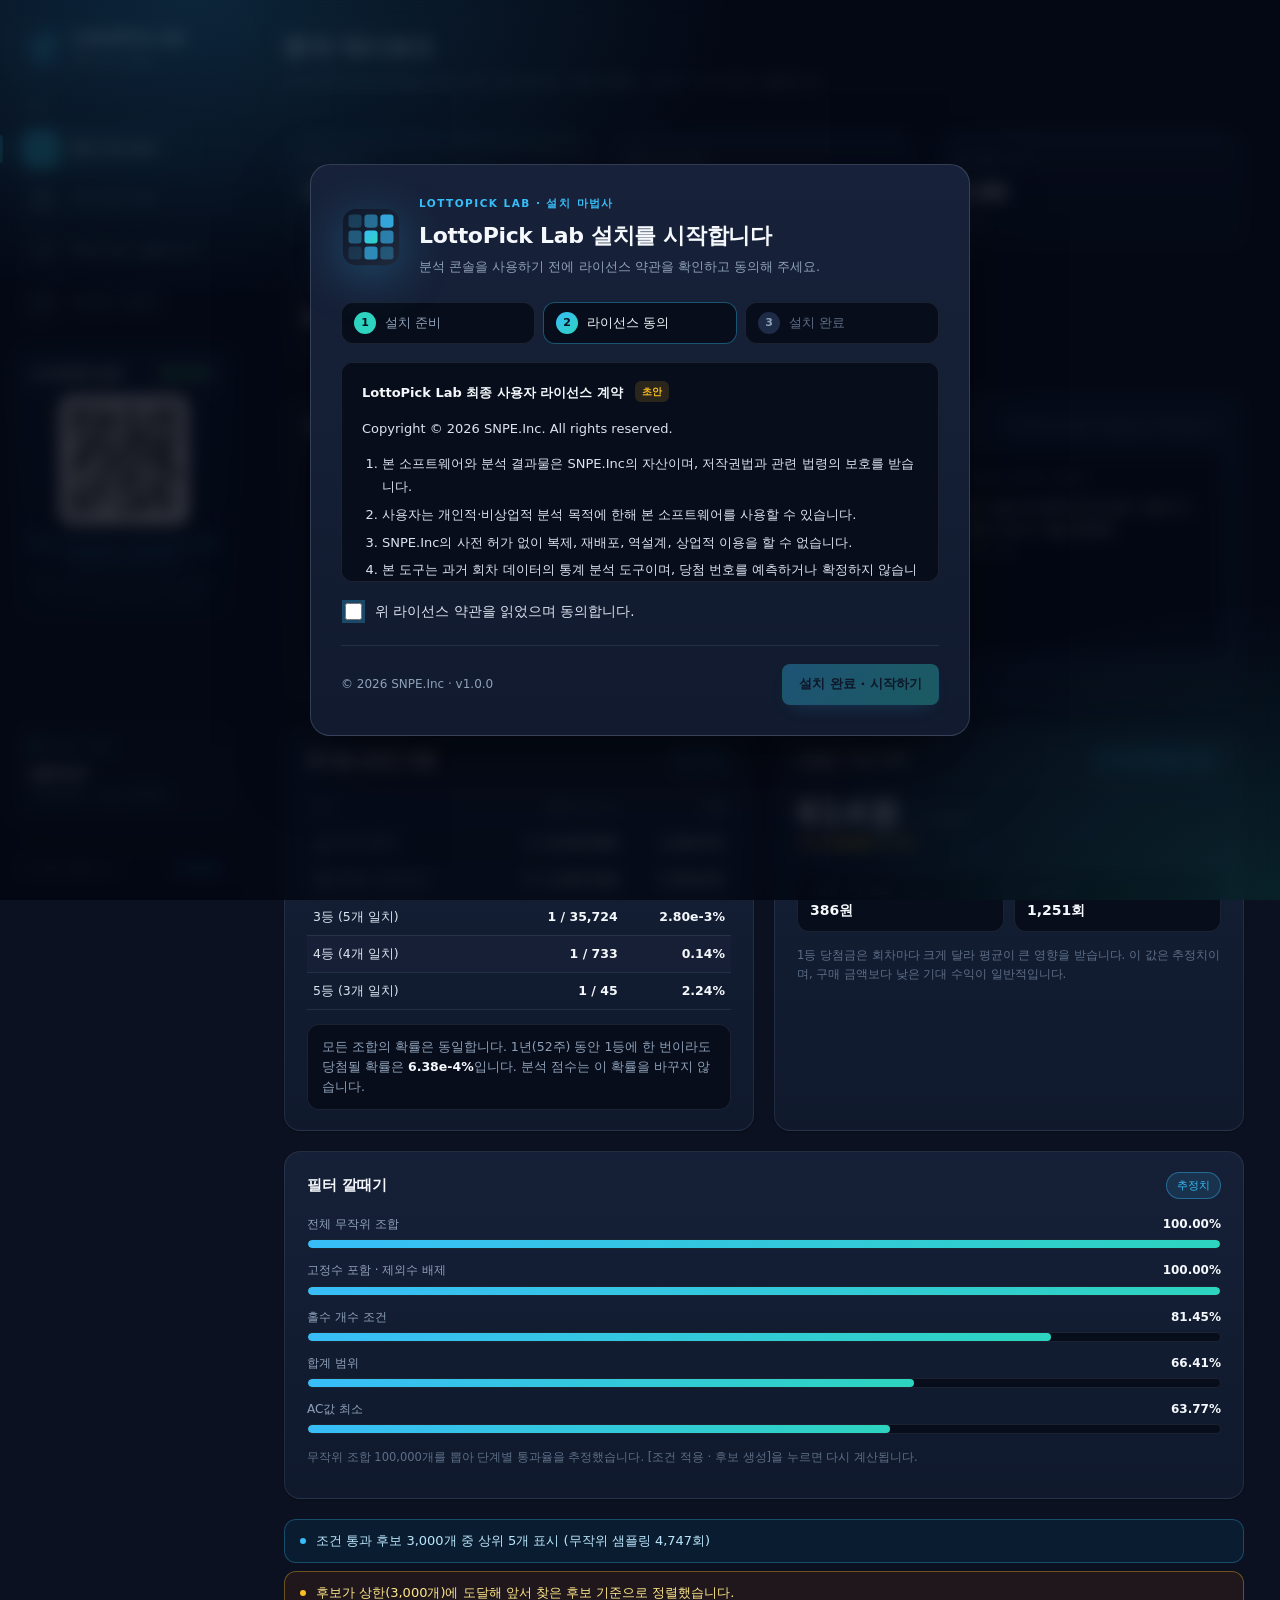
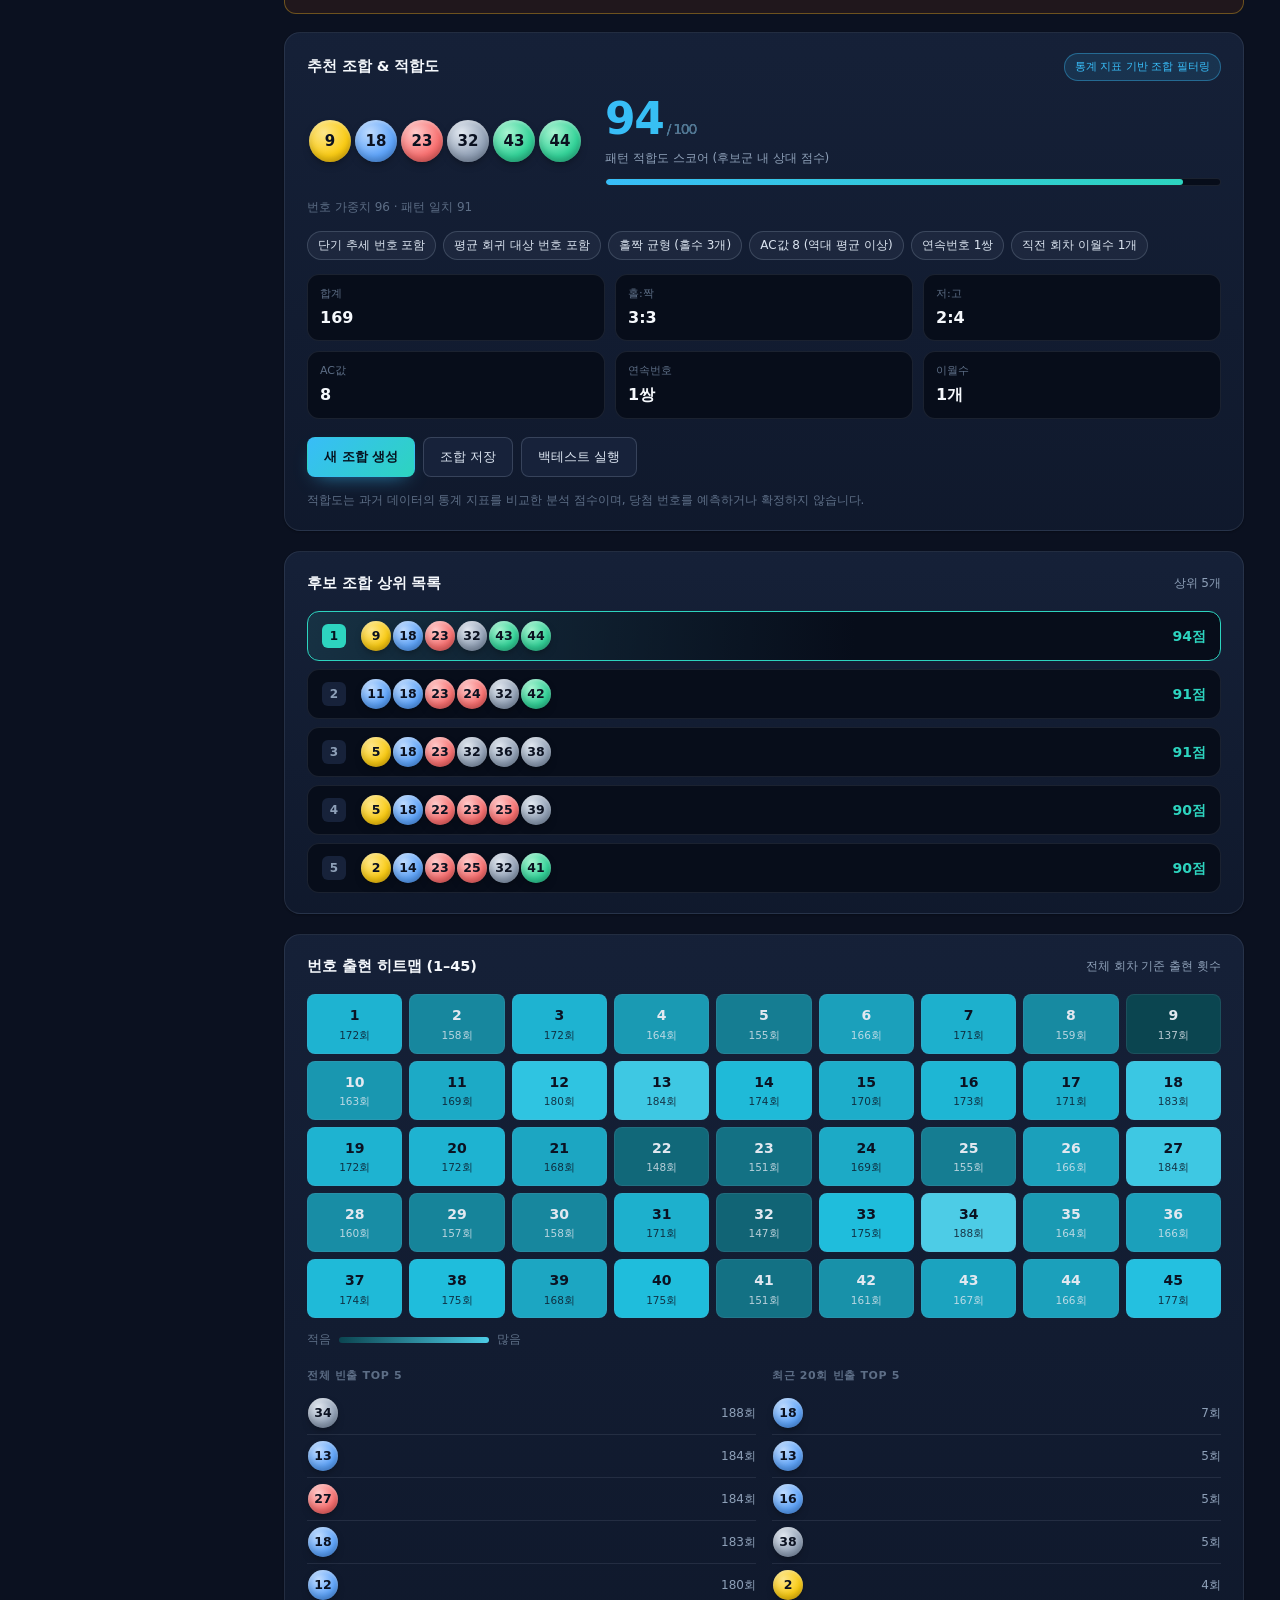
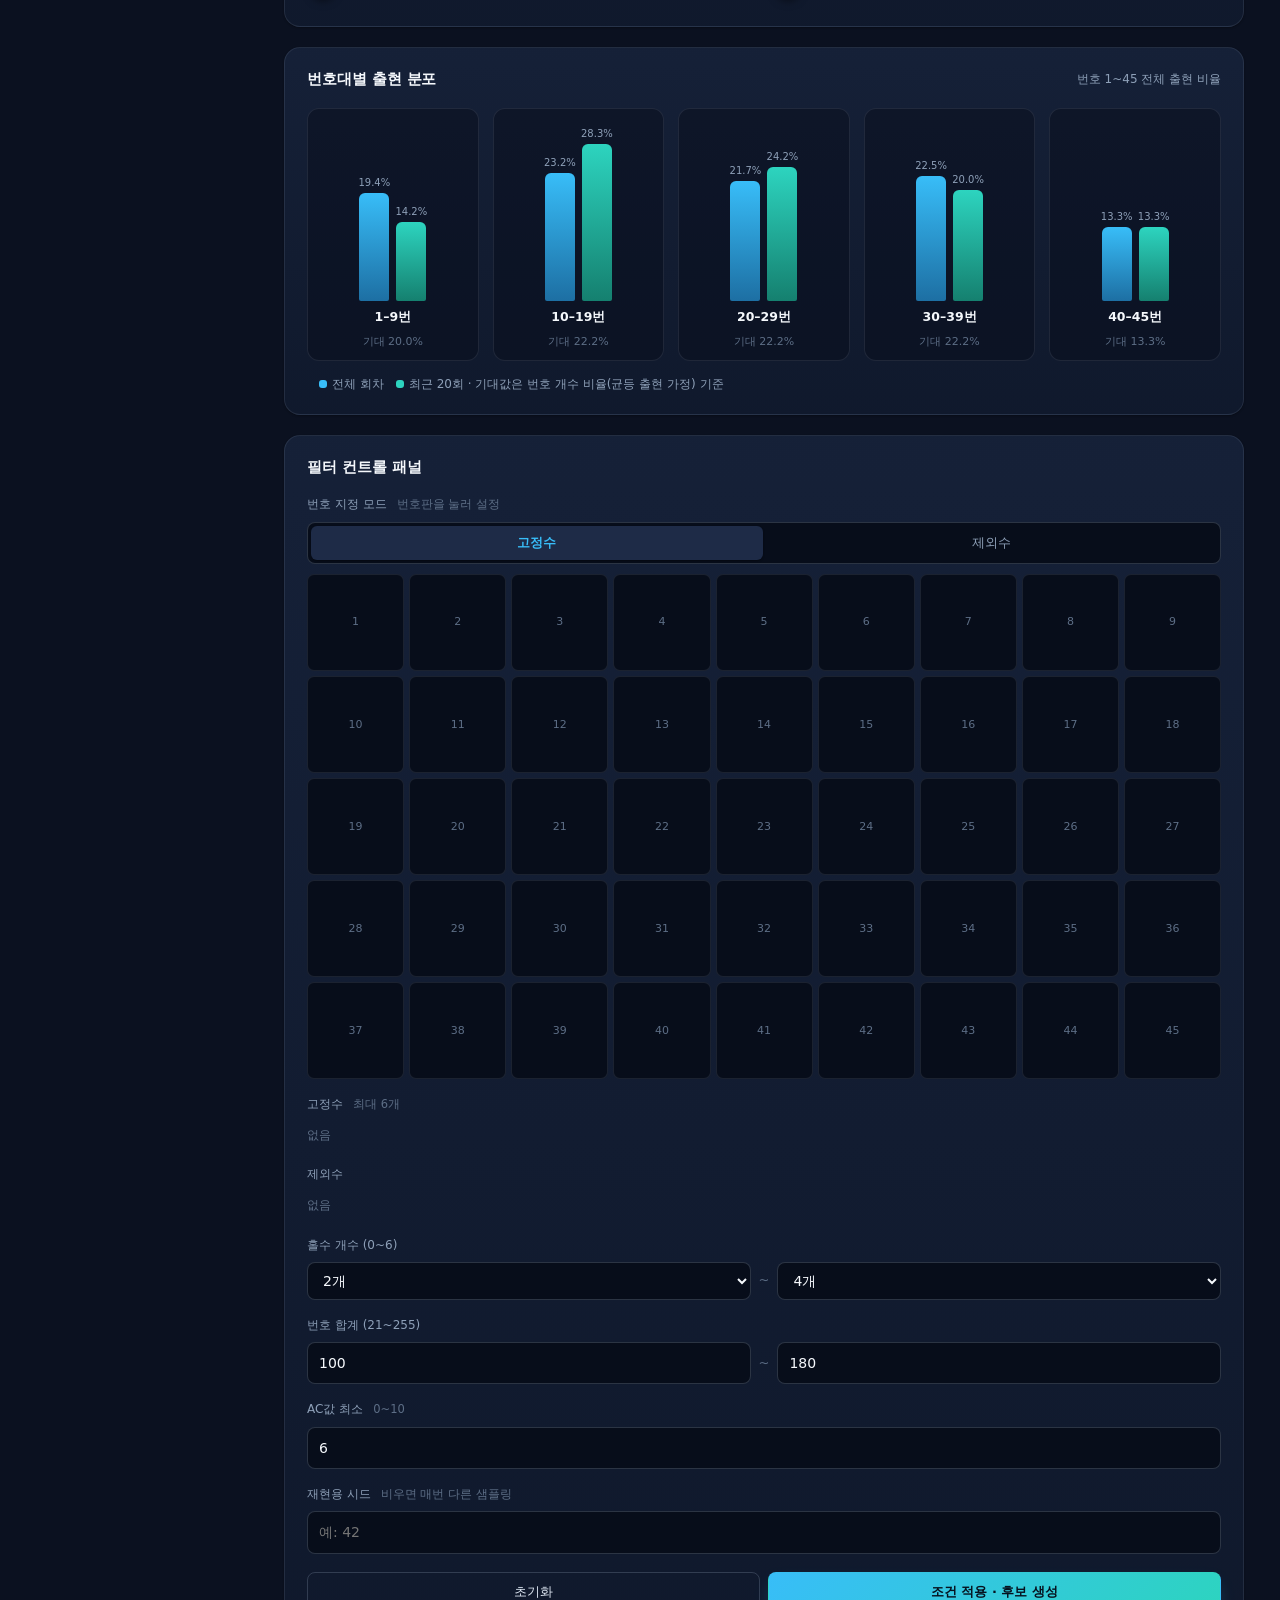
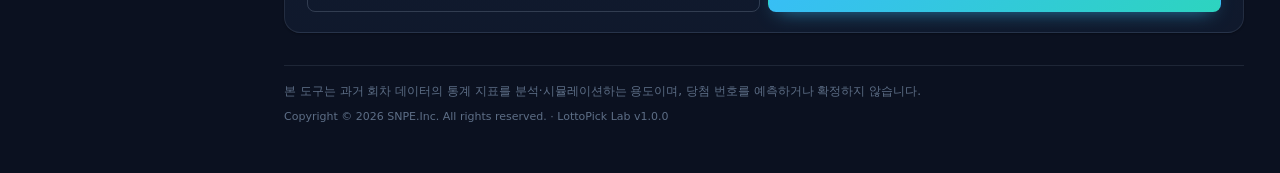
==== index.html @ 8e18fa37 "LottoPick Lab 웹 배포본 (v1.0.0) - 과거 회차 데이터 기반 통계 분석 콘솔 (정적 사이트, 빌드 산출물) - 스마트폰 설치 페이지(install.html), 홈" ====
<!DOCTYPE html>
<html lang="ko">
<head>
  <meta charset="UTF-8" />
  <meta name="viewport" content="width=device-width, initial-scale=1.0" />
  <title>로또 통계 분석 대시보드</title>
  <link rel="icon" type="image/svg+xml" href="assets/icon.svg" />
  <link rel="manifest" href="manifest.webmanifest" />
  <link rel="apple-touch-icon" href="assets/icon-192.png" />
  <meta name="theme-color" content="#0b1120" />
  <meta name="apple-mobile-web-app-capable" content="yes" />
  <meta name="apple-mobile-web-app-title" content="LottoPick" />
  <meta name="application-name" content="LottoPick Lab" />
  <link rel="stylesheet" href="css/style.css" />
</head>
<body>
  <div class="app">

    <!-- 좌측 고정 사이드바 -->
    <aside class="sidebar">
      <div class="brand">
        <img class="brand-logo" src="assets/icon.svg" alt="LottoPick Lab 로고" width="36" height="36" />
        <div>
          <div class="brand-name">LottoPick Lab</div>
          <div class="brand-sub">통계 분석 콘솔</div>
        </div>
      </div>
      <nav class="nav" aria-label="주요 메뉴">
        <div class="nav-section">메뉴</div>
        <button class="nav-btn active" data-view="dashboard">
          <span class="nav-icon" aria-hidden="true">
            <svg viewBox="0 0 24 24"><rect x="3" y="3" width="7" height="9" rx="1.5"/><rect x="14" y="3" width="7" height="5" rx="1.5"/><rect x="14" y="12" width="7" height="9" rx="1.5"/><rect x="3" y="16" width="7" height="5" rx="1.5"/></svg>
          </span>
          <span class="nav-text">분석 대시보드</span>
        </button>
        <button class="nav-btn" data-view="db">
          <span class="nav-icon" aria-hidden="true">
            <svg viewBox="0 0 24 24"><ellipse cx="12" cy="5" rx="8" ry="3"/><path d="M4 5v6c0 1.7 3.6 3 8 3s8-1.3 8-3V5"/><path d="M4 11v6c0 1.7 3.6 3 8 3s8-1.3 8-3v-6"/></svg>
          </span>
          <span class="nav-text">역대 회차 DB</span>
        </button>
        <button class="nav-btn" data-view="simulator">
          <span class="nav-icon" aria-hidden="true">
            <svg viewBox="0 0 24 24"><path d="M3 17l5-5 4 4 8-8"/><path d="M14 8h6v6"/></svg>
          </span>
          <span class="nav-text">백테스팅 시뮬레이터</span>
        </button>
        <button class="nav-btn" data-view="saved">
          <span class="nav-icon" aria-hidden="true">
            <svg viewBox="0 0 24 24"><path d="M6 3h12v18l-6-4-6 4z"/></svg>
          </span>
          <span class="nav-text">저장된 조합함</span>
          <span class="nav-count" id="nav-saved-count" hidden>0</span>
        </button>
      </nav>
      <!-- 스마트폰 설치용 QR 코드 -->
      <div class="qr-card" id="qr-card">
        <div class="qr-head">
          <span class="qr-title">스마트폰에 설치</span>
          <span class="qr-badge" id="qr-status">준비 중</span>
        </div>
        <div class="qr-body">
          <div class="qr-box" id="qr-box" role="img" aria-label="접속 QR 코드"></div>
          <div class="qr-info">
            <div class="qr-url" id="qr-url">주소 확인 중…</div>
            <p class="qr-guide" id="qr-guide">스마트폰 카메라로 QR을 스캔하세요.</p>
            <button class="btn small primary" data-action="install-app" id="install-btn" hidden>홈 화면에 설치</button>
          </div>
        </div>
      </div>

      <div class="sidebar-foot" id="sidebar-foot">
        <div class="foot-head"><span class="status-dot" aria-hidden="true"></span><span class="foot-label">데이터 상태</span></div>
        <div id="data-status" class="foot-value">확인 중…</div>
      </div>
      <div class="license-mark">
        <span>© 2026 SNPE.Inc</span>
        <button class="link-btn" data-action="open-license">라이선스</button>
      </div>
    </aside>

    <!-- 메인 영역 -->
    <main class="main">
      <header class="page-head">
        <div>
          <h1 id="page-title">분석 대시보드</h1>
          <p class="page-desc">과거 회차 데이터의 통계 지표 기반 조합 필터링 · 패턴 적합도 스코어 · 과거 회차 시뮬레이션</p>
        </div>
      </header>

      <div id="global-messages" class="messages"></div>

      <!-- ===== 분석 대시보드 ===== -->
      <section data-view-panel="dashboard">
        <div id="stat-tiles" class="stat-row"></div>

        <div class="card stat-test-card">
          <div class="card-head">
            <h3>통계 검정 (신뢰도 점검)</h3>
            <span class="muted">무작위 데이터와 구별되는지 확인합니다</span>
          </div>
          <div class="test-grid">
            <div class="test-item">
              <div class="stat-label">번호 출현 균등성 (카이제곱)</div>
              <div id="test-chi" class="test-value">계산 중…</div>
            </div>
            <div class="test-item">
              <div class="stat-label">과거 신호 검증 (워크포워드)</div>
              <div id="test-wf" class="test-value">버튼을 눌러 실행</div>
              <button class="btn small" data-action="run-wf">워크포워드 검증 실행</button>
              <div id="test-pipeline" class="test-value muted">추천 파이프라인 검증: 버튼을 눌러 실행</div>
              <button class="btn small" data-action="run-pipeline">추천 파이프라인 검증 실행</button>
            </div>
            <div class="test-item">
              <div class="stat-label">선택 조합의 무작위 기준선</div>
              <div id="test-baseline" class="test-value">추천 조합을 선택하세요</div>
            </div>
          </div>
          <p class="note">p-value가 0.05 이상이면 무작위 데이터와 통계적으로 구별되지 않습니다. 이 경우 점수 차이는 우연일 가능성이 큽니다.</p>
        </div>

        <!-- 확률과 기대 수익 -->
        <div class="prob-row">
          <div class="card" id="odds-card"></div>
          <div class="card" id="ev-card"></div>
          <div class="card" id="funnel-card"></div>
        </div>

        <div id="dash-messages" class="messages"></div>

        <div class="layout-main">
          <div class="col">
            <!-- 추천 조합 & 적합도 카드 -->
            <div class="card" id="recommend"></div>

            <!-- 후보 목록 -->
            <div class="card">
              <div class="card-head"><h3>후보 조합 상위 목록</h3><span class="muted" id="cand-meta"></span></div>
              <div id="candidates" class="cand-list"></div>
            </div>

            <!-- 히트맵 -->
            <div class="card">
              <div class="card-head">
                <h3>번호 출현 히트맵 (1–45)</h3>
                <span class="muted">전체 회차 기준 출현 횟수</span>
              </div>
              <div id="heatmap" class="heatmap"></div>
              <div class="legend">
                <span>적음</span><span class="legend-bar"></span><span>많음</span>
              </div>
              <div id="hot-lists" class="hot-lists"></div>
            </div>

            <!-- 번호대 분포 -->
            <div class="card">
              <div class="card-head">
                <h3>번호대별 출현 분포</h3>
                <span class="muted" id="band-meta"></span>
              </div>
              <div id="bands" class="bands"></div>
            </div>
          </div>

          <!-- 필터 컨트롤 패널 -->
          <aside class="col">
            <div class="card filter-panel">
              <div class="card-head"><h3>필터 컨트롤 패널</h3></div>

              <div class="field">
                <label>번호 지정 모드 <span class="hint">번호판을 눌러 설정</span></label>
                <div class="seg">
                  <button data-mode="fixed" class="seg-btn active">고정수</button>
                  <button data-mode="exclude" class="seg-btn">제외수</button>
                </div>
                <div id="picker" class="picker"></div>
              </div>

              <div class="field">
                <label>고정수 <span class="hint">최대 6개</span></label>
                <div id="chips-fixed" class="chips"></div>
              </div>

              <div class="field">
                <label>제외수</label>
                <div id="chips-exclude" class="chips"></div>
              </div>

              <div class="field">
                <label>홀수 개수 (0~6)</label>
                <div class="row2">
                  <select data-filter="oddMin" id="f-odd-min"></select>
                  <span class="tilde">~</span>
                  <select data-filter="oddMax" id="f-odd-max"></select>
                </div>
              </div>

              <div class="field">
                <label>번호 합계 (21~255)</label>
                <div class="row2">
                  <input type="number" data-filter="sumMin" id="f-sum-min" min="21" max="255" />
                  <span class="tilde">~</span>
                  <input type="number" data-filter="sumMax" id="f-sum-max" min="21" max="255" />
                </div>
              </div>

              <div class="field">
                <label>AC값 최소 <span class="hint">0~10</span></label>
                <input type="number" data-filter="minAC" id="f-min-ac" min="0" max="10" />
              </div>

              <div class="field">
                <label>재현용 시드 <span class="hint">비우면 매번 다른 샘플링</span></label>
                <input type="number" id="f-seed" placeholder="예: 42" />
              </div>

              <div class="btn-row">
                <button class="btn ghost" data-action="reset-filter">초기화</button>
                <button class="btn primary" data-action="apply-filter">조건 적용 · 후보 생성</button>
              </div>
            </div>
          </aside>
        </div>
      </section>

      <!-- ===== 역대 회차 DB ===== -->
      <section data-view-panel="db" hidden>
        <div class="card">
          <div class="card-head">
            <h3>역대 회차 DB</h3>
            <input type="search" id="db-search" class="search" placeholder="회차 번호 검색 (예: 120)" />
          </div>
          <div class="field">
            <label>실제 회차 CSV 불러오기 <span class="hint">형식: 회차,번호1,번호2,번호3,번호4,번호5,번호6,보너스 (헤더 행 가능)</span></label>
            <input type="file" id="db-file" accept=".csv,text/csv" />
            <div id="db-import-msg"></div>
          </div>
          <div id="db-table" class="table-wrap"></div>
          <div id="db-pager" class="pager"></div>
        </div>
      </section>

      <!-- ===== 백테스팅 시뮬레이터 ===== -->
      <section data-view-panel="simulator" hidden>
        <div class="card">
          <div class="card-head"><h3>조합 입력</h3><span class="muted">과거 회차에 대입해 일치 개수를 집계합니다</span></div>
          <div class="sim-input">
            <input type="text" id="sim-input" placeholder="예: 3, 12, 19, 27, 33, 41" />
            <button class="btn ghost" data-action="sim-load-current">현재 추천 조합 불러오기</button>
            <button class="btn primary" data-action="sim-run">백테스트 실행</button>
          </div>
        </div>
        <div id="sim-result"></div>
      </section>

      <!-- ===== 저장된 조합함 ===== -->
      <section data-view-panel="saved" hidden>
        <!-- 구매 계획 · 예산 보호 -->
        <div class="card budget-card">
          <div class="card-head">
            <h3>구매 계획 · 예산 보호</h3>
            <span class="muted">구매 전에 기대 손실을 먼저 확인하세요</span>
          </div>
          <div class="budget-grid">
            <div class="field">
              <label>주당 구매 장수</label>
              <input type="number" id="bd-tickets" min="0" max="100" value="5" />
            </div>
            <div class="field">
              <label>기간 (주)</label>
              <input type="number" id="bd-weeks" min="0" max="520" value="4" />
            </div>
            <div class="field">
              <label>예산 (원)</label>
              <input type="number" id="bd-budget" min="0" step="1000" value="20000" />
            </div>
          </div>
          <div id="bd-result"></div>

          <div class="selfcheck">
            <div class="card-head" style="margin-bottom:10px"><h3>자가 점검</h3><span class="muted">해당하는 항목을 체크하세요</span></div>
            <div id="sc-list" class="sc-list"></div>
            <div id="sc-result"></div>
          </div>
        </div>

        <div class="card">
          <div class="card-head">
            <h3>저장된 조합함</h3>
            <button class="btn ghost small" data-action="clear-saved">전체 삭제</button>
          </div>
          <div id="saved-list"></div>
        </div>
      </section>

      <footer class="disclaimer">
        본 도구는 과거 회차 데이터의 통계 지표를 분석·시뮬레이션하는 용도이며, 당첨 번호를 예측하거나 확정하지 않습니다.
        <div class="copyright">Copyright © 2026 SNPE.Inc. All rights reserved. · LottoPick Lab v1.0.0</div>
      </footer>
    </main>
  </div>

  <div id="toast" class="toast" role="status" aria-live="polite"></div>

  <!-- 설치 마법사 (첫 실행 시 표시, 라이선스 동의 후 저장) -->
  <div id="setup" class="setup-overlay" hidden role="dialog" aria-modal="true" aria-labelledby="setup-title">
    <div class="setup-card">
      <header class="setup-head">
        <img class="brand-logo big" src="assets/icon.svg" alt="LottoPick Lab 로고" width="56" height="56" />
        <div>
          <div class="setup-kicker">LottoPick Lab · 설치 마법사</div>
          <h2 id="setup-title">LottoPick Lab 설치를 시작합니다</h2>
          <p class="setup-sub">분석 콘솔을 사용하기 전에 라이선스 약관을 확인하고 동의해 주세요.</p>
        </div>
      </header>

      <ol class="steps">
        <li class="done"><span>1</span>설치 준비</li>
        <li class="active"><span>2</span>라이선스 동의</li>
        <li><span>3</span>설치 완료</li>
      </ol>

      <div class="license-box" tabindex="0">
        <p class="license-title">LottoPick Lab 최종 사용자 라이선스 계약 <span class="draft">초안</span></p>
        <p>Copyright © 2026 SNPE.Inc. All rights reserved.</p>
        <ol>
          <li>본 소프트웨어와 분석 결과물은 SNPE.Inc의 자산이며, 저작권법과 관련 법령의 보호를 받습니다.</li>
          <li>사용자는 개인적·비상업적 분석 목적에 한해 본 소프트웨어를 사용할 수 있습니다.</li>
          <li>SNPE.Inc의 사전 허가 없이 복제, 재배포, 역설계, 상업적 이용을 할 수 없습니다.</li>
          <li>본 도구는 과거 회차 데이터의 통계 분석 도구이며, 당첨 번호를 예측하거나 확정하지 않습니다. 분석 결과의 활용에 따른 판단과 책임은 사용자에게 있습니다.</li>
          <li>데이터는 제3자가 공개한 자료를 기반으로 하며, 그 정확성을 보장하지 않습니다.</li>
          <li>본 약관은 사전 고지 후 변경될 수 있으며, 변경 후 사용을 계속하면 변경된 약관에 동의한 것으로 봅니다.</li>
        </ol>
      </div>

      <label class="agree">
        <input type="checkbox" id="setup-agree" />
        <span>위 라이선스 약관을 읽었으며 동의합니다.</span>
      </label>

      <div class="setup-foot">
        <span class="muted">© 2026 SNPE.Inc · v1.0.0</span>
        <button class="btn primary" id="setup-start" data-action="license-accept" disabled>설치 완료 · 시작하기</button>
      </div>
    </div>
  </div>

  <script src="data/draws.js"></script>
  <script src="js/engine.js"></script>
  <script src="app-config.js"></script>
  <script src="js/vendor/qrcode-generator.js"></script>
  <script src="js/app.js"></script>
</body>
</html>
---- css/style.css ----
/* ==========================================================================
   LottoPick Lab — 디자인 시스템 v2
   다크 슬레이트 데이터 콘솔 · 차분한 대비 · 숫자 가독성 우선
   ========================================================================== */

/* ---------- 1. 디자인 토큰 ---------- */
:root {
  /* 표면 */
  --bg: #0b1120;
  --bg-deep: #070d1a;
  --surface: #111a2e;
  --surface-2: #17223a;
  --surface-3: #1e2b47;
  --line: rgba(148, 163, 184, .14);
  --line-strong: rgba(148, 163, 184, .26);

  /* 글자 */
  --text: #dbe4f0;
  --text-strong: #f5f8fc;
  --muted: #8ea0b8;
  --faint: #5d6e86;

  /* 강조 */
  --accent: #38bdf8;
  --accent-2: #2dd4bf;
  --accent-soft: rgba(56, 189, 248, .12);
  --accent-line: rgba(56, 189, 248, .4);

  /* 상태 */
  --ok: #4ade80;
  --warn: #fbbf24;
  --danger: #f87171;

  /* 형태 */
  --r-sm: 8px;
  --r-md: 12px;
  --r-lg: 16px;
  --shadow-1: 0 1px 2px rgba(0, 0, 0, .3);
  --shadow-2: 0 12px 32px -12px rgba(0, 0, 0, .55);
  --ring: 0 0 0 3px rgba(56, 189, 248, .28);
  --ease: cubic-bezier(.2, .8, .2, 1);
  --sidebar-w: 248px;
}

/* ---------- 2. 기본 ---------- */
* { box-sizing: border-box; }
[hidden] { display: none !important; }

html, body { margin: 0; }
body {
  min-height: 100vh;
  background:
    radial-gradient(1200px 600px at 85% -10%, rgba(56, 189, 248, .08), transparent 60%),
    radial-gradient(900px 500px at -10% 110%, rgba(45, 212, 191, .06), transparent 60%),
    var(--bg);
  color: var(--text);
  font-family: "Pretendard", "Pretendard Variable", "Malgun Gothic", "맑은 고딕", system-ui, -apple-system, sans-serif;
  font-size: 14px;
  line-height: 1.6;
  -webkit-font-smoothing: antialiased;
  font-feature-settings: "tnum" 1;
}
button, input, select { font: inherit; color: inherit; }
::selection { background: rgba(56, 189, 248, .3); }
:focus-visible { outline: none; box-shadow: var(--ring); border-radius: var(--r-sm); }

/* 스크롤바 */
* { scrollbar-width: thin; scrollbar-color: #2a3a57 transparent; }

/* ---------- 3. 레이아웃 ---------- */
.app { display: flex; min-height: 100vh; }

.sidebar {
  position: fixed; top: 0; bottom: 0; left: 0;
  width: var(--sidebar-w);
  background: linear-gradient(180deg, #0a1222, #080e1c);
  border-right: 1px solid var(--line);
  padding: 22px 16px 18px;
  display: flex; flex-direction: column; gap: 26px;
  overflow-y: auto;
  z-index: 10;
}

.main {
  margin-left: var(--sidebar-w);
  flex: 1; min-width: 0;
  padding: 28px 36px 48px;
  max-width: 1600px;
}

.page-head {
  display: flex; align-items: flex-end; justify-content: space-between; gap: 16px;
  margin-bottom: 22px; padding-bottom: 18px;
  border-bottom: 1px solid var(--line);
}
.page-head h1 {
  margin: 0; font-size: 24px; font-weight: 700; letter-spacing: -.01em; color: var(--text-strong);
}
.page-desc { margin: 6px 0 0; color: var(--muted); font-size: 13px; }

.layout-main {
  display: grid;
  grid-template-columns: minmax(0, 1fr) 352px;
  gap: 20px;
  align-items: start;
}
.col { display: flex; flex-direction: column; gap: 20px; min-width: 0; }
.grid-2 { display: grid; grid-template-columns: 1fr 1fr; gap: 20px; }

/* ---------- 4. 사이드바 ---------- */
.sidebar {
  position: fixed; top: 0; bottom: 0; left: 0;
  width: var(--sidebar-w);
  background: linear-gradient(180deg, #0c1528 0%, #080e1c 100%);
  border-right: 1px solid var(--line);
  padding: 22px 14px 18px;
  display: flex; flex-direction: column; gap: 22px;
  overflow-y: auto;
  z-index: 10;
}

.brand { display: flex; align-items: center; gap: 12px; padding: 4px 8px 6px; }
.brand-logo {
  width: 38px; height: 38px; flex-shrink: 0; display: block;
  filter: drop-shadow(0 6px 14px rgba(56, 189, 248, .22));
}
.brand-logo.big { width: 60px; height: 60px; filter: drop-shadow(0 10px 24px rgba(56, 189, 248, .3)); }
.brand-name { font-weight: 700; font-size: 15px; color: var(--text-strong); letter-spacing: -.01em; }
.brand-sub { font-size: 11.5px; color: var(--muted); margin-top: 1px; }

/* 메뉴 */
.nav { display: flex; flex-direction: column; gap: 3px; }
.nav-section {
  font-size: 10.5px; font-weight: 700; letter-spacing: .12em; text-transform: uppercase;
  color: var(--faint); padding: 0 12px 8px;
}
.nav-btn {
  position: relative;
  display: flex; align-items: center; gap: 12px;
  width: 100%;
  text-align: left;
  background: transparent; border: 0;
  color: var(--muted);
  padding: 7px 12px 7px 10px;
  border-radius: 12px;
  cursor: pointer;
  font-size: 13.5px; font-weight: 500;
  transition: background .2s var(--ease), color .2s var(--ease), box-shadow .2s var(--ease);
}
.nav-btn:hover { background: rgba(148, 163, 184, .07); color: var(--text); }
.nav-btn:hover .nav-icon { color: var(--text); border-color: var(--line-strong); }

.nav-icon {
  width: 34px; height: 34px; flex-shrink: 0;
  display: grid; place-items: center;
  border-radius: 10px;
  background: rgba(148, 163, 184, .08);
  border: 1px solid var(--line);
  color: var(--muted);
  transition: all .2s var(--ease);
}
.nav-icon svg {
  width: 17px; height: 17px; fill: none; stroke: currentColor;
  stroke-width: 1.8; stroke-linecap: round; stroke-linejoin: round;
}
.nav-text { flex: 1; min-width: 0; white-space: nowrap; overflow: hidden; text-overflow: ellipsis; }

.nav-count {
  min-width: 22px; height: 20px; padding: 0 7px;
  display: inline-grid; place-items: center;
  border-radius: 999px;
  background: var(--accent-soft); color: var(--accent);
  border: 1px solid var(--accent-line);
  font-size: 11px; font-weight: 700; font-variant-numeric: tabular-nums;
}
.nav-count[hidden] { display: none; }

.nav-btn.active {
  background: linear-gradient(90deg, rgba(56, 189, 248, .16), rgba(56, 189, 248, .02));
  color: var(--text-strong);
  font-weight: 600;
  box-shadow: inset 0 0 0 1px rgba(56, 189, 248, .16);
}
.nav-btn.active::before {
  content: ""; position: absolute; left: -14px; top: 10px; bottom: 10px; width: 3px;
  border-radius: 0 3px 3px 0;
  background: linear-gradient(180deg, var(--accent), var(--accent-2));
}
.nav-btn.active .nav-icon {
  background: linear-gradient(135deg, #38bdf8, #2dd4bf);
  border-color: transparent;
  color: #06121f;
  box-shadow: 0 6px 16px -6px rgba(56, 189, 248, .7);
}
.nav-btn:focus-visible { box-shadow: var(--ring); }

/* QR 설치 카드 */
.qr-card {
  padding: 14px;
  border-radius: 14px;
  background: linear-gradient(180deg, rgba(23, 34, 58, .9), rgba(12, 21, 40, .9));
  border: 1px solid var(--line);
}
.qr-head { display: flex; align-items: center; justify-content: space-between; gap: 8px; margin-bottom: 12px; }
.qr-title { font-size: 12.5px; font-weight: 600; color: var(--text-strong); }
.qr-badge {
  font-size: 10.5px; font-weight: 600; padding: 2px 8px; border-radius: 999px;
  background: rgba(148, 163, 184, .12); color: var(--muted);
}
.qr-badge.ok { background: rgba(74, 222, 128, .14); color: var(--ok); }
.qr-badge.warn { background: rgba(251, 191, 36, .14); color: var(--warn); }
.qr-body { display: flex; flex-direction: column; align-items: center; gap: 12px; }
.qr-box {
  width: 128px; height: 128px; padding: 8px;
  background: #ffffff; border-radius: 12px;
  box-shadow: 0 8px 20px -10px rgba(0, 0, 0, .7);
}
.qr-box svg { display: block; width: 100%; height: 100%; }
.qr-info { width: 100%; display: flex; flex-direction: column; align-items: center; gap: 6px; text-align: center; }
.qr-url {
  font-size: 11.5px; color: var(--accent); font-variant-numeric: tabular-nums;
  word-break: break-all; line-height: 1.4;
}
.qr-guide { margin: 0; font-size: 11px; color: var(--faint); line-height: 1.55; }
#install-btn { margin-top: 4px; width: 100%; }

/* 하단 데이터 상태 */
.sidebar-foot {
  margin-top: auto;
  padding: 14px 16px;
  border-radius: 14px;
  background: rgba(17, 26, 46, .85);
  border: 1px solid var(--line);
  box-shadow: inset 0 1px 0 rgba(255, 255, 255, .03);
}
.foot-head { display: flex; align-items: center; gap: 8px; }
.status-dot {
  width: 7px; height: 7px; border-radius: 50%; flex-shrink: 0;
  background: var(--ok);
  box-shadow: 0 0 0 3px rgba(74, 222, 128, .16);
}
.sidebar-foot.is-sample .status-dot { background: var(--warn); box-shadow: 0 0 0 3px rgba(251, 191, 36, .16); }
.foot-label {
  font-size: 10.5px; color: var(--faint);
  text-transform: uppercase; letter-spacing: .1em; font-weight: 700;
}
.foot-value { margin-top: 8px; display: flex; flex-direction: column; gap: 2px; }
.foot-value b { font-size: 13.5px; font-weight: 600; color: var(--text-strong); }
.foot-value span { font-size: 12px; color: var(--muted); font-variant-numeric: tabular-nums; }

.license-mark {
  margin-top: 14px; padding: 0 6px;
  display: flex; align-items: center; justify-content: space-between; gap: 8px;
  font-size: 11px; color: var(--faint);
}
.link-btn {
  background: none; border: 0; padding: 4px 6px; cursor: pointer; border-radius: 6px;
  color: var(--accent); font-size: 11px; font-weight: 600;
  transition: background .15s var(--ease);
}
.link-btn:hover { background: var(--accent-soft); }

/* ---------- 5. 카드 ---------- */
.card {
  position: relative;
  background: linear-gradient(180deg, rgba(23, 34, 58, .92), rgba(17, 26, 46, .92));
  border: 1px solid var(--line);
  border-radius: var(--r-lg);
  padding: 20px 22px;
  box-shadow: var(--shadow-1);
}
.card-head {
  display: flex; align-items: center; justify-content: space-between;
  gap: 12px; margin-bottom: 16px; flex-wrap: wrap;
}
.card h3 {
  margin: 0; font-size: 14.5px; font-weight: 600; color: var(--text-strong); letter-spacing: -.005em;
}
.muted { color: var(--muted); font-size: 12px; }
.hint { color: var(--faint); font-weight: 400; font-size: 11.5px; margin-left: 6px; }
.note { color: var(--faint); font-size: 12px; margin: 14px 0 0; line-height: 1.55; }

.badge {
  display: inline-flex; align-items: center; gap: 6px;
  font-size: 11px; font-weight: 500;
  padding: 4px 10px; border-radius: 999px;
  background: var(--accent-soft); color: var(--accent);
  border: 1px solid var(--accent-line);
}

/* ---------- 6. 통계 타일 ---------- */
.stat-row {
  display: grid;
  grid-template-columns: repeat(5, minmax(0, 1fr));
  gap: 14px;
  margin-bottom: 20px;
}
.stat-tile {
  position: relative; overflow: hidden;
  background: linear-gradient(180deg, rgba(23, 34, 58, .9), rgba(17, 26, 46, .9));
  border: 1px solid var(--line);
  border-radius: var(--r-lg);
  padding: 16px 18px;
  transition: border-color .2s var(--ease), transform .2s var(--ease);
}
.stat-tile::after {
  content: ""; position: absolute; left: 18px; right: 18px; top: 0; height: 2px;
  background: linear-gradient(90deg, var(--accent), var(--accent-2));
  opacity: .55; border-radius: 0 0 2px 2px;
}
.stat-tile:hover { border-color: var(--line-strong); }
.stat-label { color: var(--muted); font-size: 11.5px; font-weight: 500; }
.stat-value {
  font-size: 23px; font-weight: 700; color: var(--text-strong);
  margin-top: 4px; letter-spacing: -.02em;
}
.stat-sub { color: var(--faint); font-size: 11px; margin-top: 2px; }

/* ---------- 7. 번호 공 (로또 색상 체계) ---------- */
.ball {
  display: inline-flex; align-items: center; justify-content: center;
  width: 42px; height: 42px; border-radius: 50%;
  font-weight: 700; font-size: 15px; color: #0b1120;
  margin: 2px;
  box-shadow:
    inset 0 -4px 6px rgba(0, 0, 0, .18),
    inset 0 2px 3px rgba(255, 255, 255, .35),
    0 4px 10px -4px rgba(0, 0, 0, .6);
}
.ball.sm { width: 30px; height: 30px; font-size: 12.5px; margin: 1px; }
.ball-y { background: radial-gradient(circle at 35% 30%, #fde68a, #facc15 60%, #d9a404); }
.ball-b { background: radial-gradient(circle at 35% 30%, #bfdbfe, #60a5fa 60%, #3b7fd6); }
.ball-r { background: radial-gradient(circle at 35% 30%, #fecaca, #f87171 60%, #d24a4a); }
.ball-g { background: radial-gradient(circle at 35% 30%, #e2e8f0, #94a3b8 60%, #6b7d96); }
.ball-k { background: radial-gradient(circle at 35% 30%, #a7f3d0, #34d399 60%, #20a57a); }

/* ---------- 8. 추천 카드 ---------- */
.reco-main { display: flex; gap: 22px; align-items: center; flex-wrap: wrap; }
.balls { display: flex; flex-wrap: wrap; }
.score { flex: 1; min-width: 180px; }
.score-num {
  font-size: 44px; font-weight: 800; line-height: 1; letter-spacing: -.03em;
  background: linear-gradient(90deg, var(--accent), var(--accent-2));
  -webkit-background-clip: text; background-clip: text; color: transparent;
}
.score-num small {
  font-size: 14px; font-weight: 500; color: var(--faint);
  -webkit-text-fill-color: var(--faint);
}
.score-label { color: var(--muted); font-size: 12px; margin: 8px 0 10px; }
.bar {
  height: 8px; background: var(--bg-deep); border-radius: 999px; overflow: hidden;
  border: 1px solid var(--line);
}
.bar > span {
  display: block; height: 100%; border-radius: 999px;
  background: linear-gradient(90deg, var(--accent), var(--accent-2));
  transition: width .6s var(--ease);
}
.sub-scores { color: var(--faint); font-size: 12px; margin-top: 12px; }

.tags { display: flex; flex-wrap: wrap; gap: 7px; margin: 14px 0; }
.tag {
  font-size: 12px; padding: 4px 10px; border-radius: 999px;
  background: rgba(148, 163, 184, .08); border: 1px solid var(--line-strong); color: var(--text);
}

.metric-grid { display: grid; grid-template-columns: repeat(6, minmax(0, 1fr)); gap: 10px; }
.metric {
  background: var(--bg-deep); border: 1px solid var(--line); border-radius: var(--r-md);
  padding: 10px 12px;
}
.metric-label { font-size: 11px; color: var(--faint); font-weight: 500; }
.metric-value { font-size: 16px; font-weight: 700; color: var(--text-strong); margin-top: 2px; }

.actions { display: flex; gap: 8px; flex-wrap: wrap; margin-top: 18px; }

.empty {
  padding: 28px; text-align: center; color: var(--muted);
  border: 1px dashed var(--line-strong); border-radius: var(--r-md);
  background: rgba(7, 13, 26, .4);
}
.empty strong { color: var(--text); display: block; margin-bottom: 4px; font-size: 14px; }

/* ---------- 9. 버튼 ---------- */
.btn {
  display: inline-flex; align-items: center; justify-content: center; gap: 6px;
  border: 1px solid var(--line-strong);
  background: var(--surface-2);
  color: var(--text);
  padding: 9px 16px;
  border-radius: var(--r-sm);
  cursor: pointer;
  font-size: 13px; font-weight: 500;
  transition: background .18s var(--ease), border-color .18s var(--ease), color .18s var(--ease), transform .12s var(--ease), box-shadow .18s var(--ease);
}
.btn:hover:not(:disabled) {
  border-color: var(--accent-line); color: var(--text-strong); background: var(--surface-3);
}
.btn:active:not(:disabled) { transform: translateY(1px); }
.btn:disabled { opacity: .38; cursor: not-allowed; }
.btn.primary {
  background: linear-gradient(135deg, #38bdf8, #2dd4bf);
  border-color: transparent;
  color: #06121f; font-weight: 700;
  box-shadow: 0 8px 20px -10px rgba(56, 189, 248, .7);
}
.btn.primary:hover:not(:disabled) {
  background: linear-gradient(135deg, #5ccbfa, #4fe0cc);
  color: #06121f; box-shadow: 0 10px 24px -10px rgba(56, 189, 248, .85);
}
.btn.ghost { background: transparent; }
.btn.small { padding: 6px 11px; font-size: 12px; border-radius: 7px; }
.btn.danger:hover:not(:disabled) { border-color: rgba(248, 113, 113, .5); color: var(--danger); }
.btn-row { display: flex; gap: 8px; justify-content: flex-end; margin-top: 18px; }
.btn-row .btn { flex: 1; }

/* ---------- 10. 후보 목록 ---------- */
.cand-list { display: flex; flex-direction: column; gap: 8px; }
.cand {
  display: flex; align-items: center; gap: 14px;
  width: 100%; text-align: left; cursor: pointer; color: var(--text);
  background: var(--bg-deep);
  border: 1px solid var(--line); border-radius: var(--r-md);
  padding: 8px 14px;
  transition: border-color .18s var(--ease), background .18s var(--ease), transform .18s var(--ease);
}
.cand:hover { border-color: var(--accent-line); transform: translateX(2px); }
.cand.active {
  border-color: var(--accent-2);
  background: linear-gradient(90deg, rgba(45, 212, 191, .1), var(--bg-deep) 60%);
}
.rank {
  width: 24px; height: 24px; border-radius: 6px;
  display: grid; place-items: center;
  font-size: 12px; font-weight: 700; color: var(--muted);
  background: var(--surface-2);
}
.cand.active .rank { background: var(--accent-2); color: #06121f; }
.cand .balls { flex: 1; }
.cand-score { font-weight: 700; color: var(--accent-2); min-width: 56px; text-align: right; font-size: 14px; }

/* ---------- 11. 필터 패널 ---------- */
.filter-panel { position: sticky; top: 24px; }
.field { margin-bottom: 16px; }
.field > label {
  display: flex; align-items: baseline; gap: 4px;
  font-size: 12px; font-weight: 500; color: var(--muted); margin-bottom: 7px;
}
.field input[type="number"], .field select, .search, .sim-input input, #f-seed {
  width: 100%;
  background: var(--bg-deep);
  border: 1px solid var(--line-strong);
  border-radius: var(--r-sm);
  padding: 9px 11px;
  color: var(--text-strong);
  transition: border-color .15s var(--ease), box-shadow .15s var(--ease);
}
.field input:focus, .field select:focus, .search:focus, .sim-input input:focus, #f-seed:focus {
  outline: none; border-color: var(--accent); box-shadow: var(--ring);
}
.row2 { display: grid; grid-template-columns: 1fr auto 1fr; gap: 8px; align-items: center; }
.tilde { color: var(--faint); font-size: 13px; }

.seg {
  display: flex; background: var(--bg-deep);
  border: 1px solid var(--line-strong); border-radius: var(--r-sm);
  padding: 3px; margin-bottom: 10px; gap: 3px;
}
.seg-btn {
  flex: 1; border: 0; background: transparent; color: var(--muted);
  padding: 7px; border-radius: 6px; cursor: pointer; font-size: 12.5px; font-weight: 500;
  transition: background .18s var(--ease), color .18s var(--ease);
}
.seg-btn:hover { color: var(--text); }
.seg-btn.active {
  background: var(--surface-3); color: var(--accent); font-weight: 600;
  box-shadow: 0 1px 2px rgba(0, 0, 0, .35);
}

.picker { display: grid; grid-template-columns: repeat(9, 1fr); gap: 5px; }
.pk {
  aspect-ratio: 1 / 1; padding: 0; cursor: pointer;
  border: 1px solid var(--line); border-radius: 7px;
  background: var(--bg-deep); color: var(--faint);
  font-size: 11px; font-weight: 500;
  transition: all .15s var(--ease);
}
.pk:hover { color: var(--text-strong); border-color: var(--accent-line); transform: translateY(-1px); }
.pk.fixed {
  background: linear-gradient(135deg, #2dd4bf, #14b8a6); border-color: transparent;
  color: #04201c; font-weight: 700; box-shadow: 0 4px 10px -4px rgba(45, 212, 191, .6);
}
.pk.exclude {
  background: rgba(127, 29, 29, .35); border-color: rgba(248, 113, 113, .35);
  color: #fca5a5; text-decoration: line-through;
}

.chips { display: flex; flex-wrap: wrap; gap: 6px; min-height: 28px; align-items: center; }
.chip {
  display: inline-flex; align-items: center; gap: 2px;
  font-size: 12px; font-weight: 600; padding: 3px 3px 3px 10px; border-radius: 999px;
  background: var(--surface-2); border: 1px solid var(--line-strong);
}
.chip.fixed { border-color: rgba(45, 212, 191, .5); color: var(--accent-2); }
.chip.exclude { border-color: rgba(248, 113, 113, .45); color: #fca5a5; }
.chip button {
  border: 0; background: transparent; color: var(--faint); cursor: pointer;
  width: 20px; height: 20px; border-radius: 50%; font-size: 13px; line-height: 1;
}
.chip button:hover { color: var(--text-strong); background: rgba(148, 163, 184, .15); }
.chips .none { color: var(--faint); font-size: 12px; }

/* ---------- 12. 히트맵 / 차트 ---------- */
.heatmap { display: grid; grid-template-columns: repeat(9, minmax(0, 1fr)); gap: 7px; }
.hm-cell {
  border-radius: var(--r-sm); padding: 9px 4px; text-align: center;
  border: 1px solid rgba(148, 163, 184, .12);
  transition: transform .15s var(--ease);
}
.hm-cell:hover { transform: translateY(-2px); }
.hm-num { font-weight: 700; font-size: 14px; }
.hm-cnt { font-size: 10.5px; opacity: .8; }

.legend {
  display: flex; align-items: center; gap: 8px;
  margin-top: 12px; color: var(--faint); font-size: 11.5px;
}
.legend-bar {
  width: 150px; height: 6px; border-radius: 999px;
  background: linear-gradient(90deg, hsl(190, 75%, 18%), hsl(190, 75%, 60%));
}

.hot-lists { display: grid; grid-template-columns: 1fr 1fr; gap: 16px; margin-top: 18px; }
.hot-title {
  font-size: 11px; color: var(--faint); font-weight: 600;
  text-transform: uppercase; letter-spacing: .06em; margin-bottom: 8px;
}
.hot-item {
  display: flex; align-items: center; justify-content: space-between;
  padding: 5px 0; border-bottom: 1px solid var(--line);
}
.hot-item:last-child { border-bottom: 0; }
.hot-item .count { color: var(--muted); font-size: 12px; font-weight: 500; }

.bands { display: grid; grid-template-columns: repeat(5, minmax(0, 1fr)); gap: 14px; }
.band {
  display: flex; flex-direction: column; align-items: center; gap: 6px;
  padding: 12px 8px 10px; border-radius: var(--r-md);
  background: rgba(7, 13, 26, .45); border: 1px solid var(--line);
}
.band-bars {
  height: 180px; width: 100%;
  display: flex; align-items: flex-end; justify-content: center; gap: 7px;
}
.band-bar {
  width: 22%; max-width: 30px; min-height: 3px;
  border-radius: 6px 6px 2px 2px; position: relative;
  transition: height .6s var(--ease);
}
.band-bar.all { background: linear-gradient(180deg, #38bdf8, #1d6fa3); }
.band-bar.recent { background: linear-gradient(180deg, #2dd4bf, #15806f); }
.band-bar span {
  position: absolute; top: -18px; left: 50%; transform: translateX(-50%);
  font-size: 10px; color: var(--muted); white-space: nowrap; font-weight: 500;
}
.band-label { font-size: 12.5px; color: var(--text-strong); font-weight: 600; }
.band-exp { font-size: 11px; color: var(--faint); }
.legend-dot { display: inline-block; width: 8px; height: 8px; border-radius: 3px; margin: 0 5px 0 12px; }

/* ---------- 13. 테이블 / 페이저 ---------- */
.table-wrap {
  overflow: auto; border-radius: var(--r-md); border: 1px solid var(--line);
  max-height: 68vh;
}
table { width: 100%; border-collapse: separate; border-spacing: 0; font-size: 13px; }
thead th {
  position: sticky; top: 0; z-index: 1;
  background: var(--surface-2); color: var(--muted);
  font-weight: 600; font-size: 11.5px; letter-spacing: .02em;
  padding: 11px 10px; text-align: center; white-space: nowrap;
  border-bottom: 1px solid var(--line-strong);
}
td {
  padding: 9px 10px; text-align: center; white-space: nowrap;
  border-bottom: 1px solid var(--line);
  color: var(--text);
}
tbody tr { transition: background .15s var(--ease); }
tbody tr:nth-child(even) td { background: rgba(148, 163, 184, .025); }
tbody tr:hover td { background: rgba(56, 189, 248, .07); }
td.left, th.left { text-align: left; }
.balls-inline .ball { width: 26px; height: 26px; font-size: 11.5px; margin: 1px; box-shadow: inset 0 -2px 3px rgba(0,0,0,.18), 0 2px 5px -2px rgba(0,0,0,.6); }

input[type="file"] {
  width: 100%; color: var(--muted); font-size: 12.5px; margin-top: 4px;
}
input[type="file"]::file-selector-button {
  margin-right: 12px; padding: 7px 14px; cursor: pointer;
  border: 1px solid var(--line-strong); border-radius: var(--r-sm);
  background: var(--surface-2); color: var(--text); font: inherit; font-weight: 500;
  transition: background .18s var(--ease), border-color .18s var(--ease);
}
input[type="file"]::file-selector-button:hover { background: var(--surface-3); border-color: var(--accent-line); }

.pager {
  display: flex; align-items: center; justify-content: center; gap: 14px;
  margin-top: 16px; color: var(--muted); font-size: 12.5px;
}

/* ---------- 14. 시뮬레이터 ---------- */
.sim-input { display: flex; gap: 10px; flex-wrap: wrap; align-items: center; }
.sim-input input { flex: 1; min-width: 260px; }
.sim-grid { display: grid; grid-template-columns: repeat(4, minmax(0, 1fr)); gap: 14px; margin-bottom: 20px; }
.dist {
  display: flex; align-items: flex-end; gap: 14px; height: 210px; padding-top: 12px;
}
.dist-col {
  flex: 1; height: 100%;
  display: flex; flex-direction: column; align-items: center; justify-content: flex-end; gap: 6px;
}
.dist-bar {
  width: 60%; max-width: 46px; min-height: 3px;
  background: linear-gradient(180deg, var(--accent), var(--accent-2));
  border-radius: 8px 8px 3px 3px;
  transition: height .6s var(--ease);
}
.dist-col b { font-size: 12px; color: var(--text-strong); font-weight: 700; }
.dist-col span { font-size: 11.5px; color: var(--faint); }
.rank-list { display: grid; grid-template-columns: repeat(5, minmax(0, 1fr)); gap: 10px; }
.rank-item {
  background: var(--bg-deep); border: 1px solid var(--line); border-radius: var(--r-md);
  padding: 12px; text-align: center;
}
.rank-item b { display: block; font-size: 19px; color: var(--text-strong); font-weight: 700; }
.rank-item span { font-size: 11.5px; color: var(--muted); }

/* ---------- 15. 알림 ---------- */
.messages:empty { display: none; }
.messages { display: flex; flex-direction: column; gap: 8px; margin-bottom: 18px; }
.alert {
  padding: 11px 15px; border-radius: var(--r-md); font-size: 13px; line-height: 1.5;
  border: 1px solid var(--line-strong); background: var(--surface-2);
  display: flex; gap: 10px; align-items: flex-start;
}
.alert::before {
  content: ""; flex-shrink: 0; width: 6px; height: 6px; border-radius: 50%; margin-top: 7px;
  background: var(--accent);
}
.alert.danger { border-color: rgba(248, 113, 113, .4); background: rgba(127, 29, 29, .22); color: #fecaca; }
.alert.danger::before { background: var(--danger); }
.alert.warn { border-color: rgba(251, 191, 36, .35); background: rgba(120, 53, 15, .2); color: #fde68a; }
.alert.warn::before { background: var(--warn); }
.alert.info { border-color: rgba(56, 189, 248, .3); background: rgba(12, 74, 110, .2); color: #bae6fd; }

/* ---------- 16. 저장된 조합 ---------- */
.saved-item {
  display: flex; gap: 16px; align-items: center; flex-wrap: wrap;
  background: var(--bg-deep); border: 1px solid var(--line); border-radius: var(--r-md);
  padding: 14px 16px; margin-bottom: 10px;
  transition: border-color .18s var(--ease);
}
.saved-item:hover { border-color: var(--line-strong); }
.saved-meta { flex: 1; min-width: 200px; }
.saved-meta .tags { margin: 8px 0 0; }
.saved-item .actions { margin-top: 0; }

/* ---------- 17. 통계 검정 카드 ---------- */
.stat-test-card { margin-bottom: 20px; }
.test-grid { display: grid; grid-template-columns: repeat(3, minmax(0, 1fr)); gap: 14px; }
.test-item {
  background: var(--bg-deep); border: 1px solid var(--line); border-radius: var(--r-md);
  padding: 14px; display: flex; flex-direction: column; gap: 10px;
}
.test-value { font-size: 13.5px; color: var(--text-strong); line-height: 1.6; }
.verdict {
  display: inline-block; font-size: 11px; font-weight: 600;
  padding: 2px 9px; border-radius: 999px; margin-left: 6px; vertical-align: 1px;
}
.verdict.none { background: rgba(148, 163, 184, .12); color: var(--muted); }
.verdict.signal { background: rgba(74, 222, 128, .14); color: var(--ok); }

/* ---------- 17-1. 확률 · 기대 수익 · 예산 ---------- */
.prob-row { display: grid; grid-template-columns: 1.1fr .9fr 1fr; gap: 20px; margin-bottom: 20px; align-items: stretch; }
.prob-row .card { display: flex; flex-direction: column; }
.odds-table { width: 100%; border-collapse: collapse; font-size: 12.5px; }
.odds-table th, .odds-table td { padding: 8px 6px; border-bottom: 1px solid var(--line); text-align: left; white-space: nowrap; }
.odds-table th { color: var(--faint); font-weight: 600; font-size: 11px; }
.odds-table td.num { text-align: right; font-variant-numeric: tabular-nums; color: var(--text-strong); font-weight: 600; }
.odds-foot {
  margin-top: 14px; padding: 12px 14px; border-radius: var(--r-md);
  background: var(--bg-deep); border: 1px solid var(--line); font-size: 12.5px; color: var(--muted);
}
.odds-foot b { color: var(--text-strong); }

.ev-big {
  font-size: 34px; font-weight: 800; letter-spacing: -.02em; color: var(--text-strong);
  line-height: 1.1; margin: 4px 0 2px;
}
.ev-big small { font-size: 14px; color: var(--faint); font-weight: 500; }
.ev-rate { font-size: 13px; color: var(--warn); font-weight: 600; }
.ev-kv { display: grid; grid-template-columns: 1fr 1fr; gap: 10px; margin-top: 16px; }
.ev-kv div { background: var(--bg-deep); border: 1px solid var(--line); border-radius: var(--r-md); padding: 10px 12px; }
.ev-kv span { display: block; font-size: 11px; color: var(--faint); }
.ev-kv b { font-size: 14px; color: var(--text-strong); font-variant-numeric: tabular-nums; }
.ev-note { margin-top: 14px; font-size: 11.5px; color: var(--faint); line-height: 1.6; }

.funnel { display: flex; flex-direction: column; gap: 12px; }
.funnel-row .funnel-label {
  display: flex; justify-content: space-between; font-size: 12px; color: var(--muted); margin-bottom: 5px;
}
.funnel-row .funnel-label b { color: var(--text-strong); font-variant-numeric: tabular-nums; }
.funnel-track { height: 10px; border-radius: 999px; background: var(--bg-deep); border: 1px solid var(--line); overflow: hidden; }
.funnel-fill {
  height: 100%; border-radius: 999px;
  background: linear-gradient(90deg, var(--accent), var(--accent-2));
  transition: width .6s var(--ease);
}
.funnel-foot { margin-top: 14px; font-size: 11.5px; color: var(--faint); line-height: 1.6; }

.budget-card { margin-bottom: 20px; }
.budget-grid { display: grid; grid-template-columns: repeat(3, minmax(0, 1fr)); gap: 14px; }
.budget-result { margin-top: 16px; }
.budget-kv { display: grid; grid-template-columns: repeat(4, minmax(0, 1fr)); gap: 10px; }
.budget-kv div { background: var(--bg-deep); border: 1px solid var(--line); border-radius: var(--r-md); padding: 12px; }
.budget-kv span { display: block; font-size: 11px; color: var(--faint); }
.budget-kv b { font-size: 16px; color: var(--text-strong); font-variant-numeric: tabular-nums; }

.selfcheck {
  margin-top: 22px; padding-top: 20px; border-top: 1px solid var(--line);
}
.sc-list { display: flex; flex-direction: column; gap: 8px; }
.sc-item {
  display: flex; align-items: center; gap: 10px; cursor: pointer;
  padding: 10px 14px; border-radius: var(--r-md);
  background: var(--bg-deep); border: 1px solid var(--line);
  font-size: 13px; color: var(--text);
  transition: border-color .15s var(--ease);
}
.sc-item:hover { border-color: var(--line-strong); }
.sc-item input { width: 16px; height: 16px; accent-color: var(--accent); cursor: pointer; }
.support {
  margin-top: 14px; padding: 14px 16px; border-radius: var(--r-md); font-size: 13px; line-height: 1.7;
  border: 1px solid rgba(251, 191, 36, .35); background: rgba(120, 53, 15, .2); color: #fde68a;
}
.support.strong { border-color: rgba(248, 113, 113, .45); background: rgba(127, 29, 29, .25); color: #fecaca; }
.support b { color: var(--text-strong); }

/* ---------- 18. 면책 / 하단 ---------- */
.disclaimer {
  margin-top: 32px; padding-top: 16px; border-top: 1px solid var(--line);
  color: var(--faint); font-size: 12px; line-height: 1.6;
}
.copyright { margin-top: 6px; font-size: 11px; color: var(--faint); }

.toast {
  position: fixed; right: 24px; bottom: 24px; z-index: 1100;
  background: rgba(23, 34, 58, .96); backdrop-filter: blur(8px);
  border: 1px solid var(--accent-line); color: var(--text-strong);
  padding: 11px 18px; border-radius: var(--r-md);
  box-shadow: var(--shadow-2); font-size: 13px;
  opacity: 0; transform: translateY(10px); transition: opacity .25s var(--ease), transform .25s var(--ease);
  pointer-events: none;
}
.toast.show { opacity: 1; transform: translateY(0); }

/* ---------- 19. 설치 마법사 ---------- */
body.locked { overflow: hidden; }
.setup-overlay {
  position: fixed; inset: 0; z-index: 1000;
  display: flex; align-items: center; justify-content: center; padding: 24px;
  background:
    radial-gradient(900px 500px at 15% 0%, rgba(56, 189, 248, .16), transparent 60%),
    radial-gradient(800px 500px at 100% 100%, rgba(45, 212, 191, .12), transparent 60%),
    rgba(3, 7, 18, .8);
  backdrop-filter: blur(8px);
  animation: fadeIn .35s var(--ease);
}
.setup-card {
  width: min(660px, 100%);
  background: linear-gradient(180deg, #17223a, #111a2e);
  border: 1px solid var(--line-strong);
  border-radius: 20px;
  box-shadow: 0 30px 80px -20px rgba(0, 0, 0, .7);
  padding: 30px;
  animation: rise .45s var(--ease);
}
.setup-head { display: flex; gap: 18px; align-items: center; }
.setup-kicker {
  font-size: 10.5px; letter-spacing: .14em; text-transform: uppercase;
  color: var(--accent); font-weight: 700;
}
.setup-head h2 { margin: 6px 0 4px; font-size: 22px; font-weight: 700; color: var(--text-strong); letter-spacing: -.015em; }
.setup-sub { margin: 0; color: var(--muted); font-size: 13px; }

.steps {
  list-style: none; margin: 24px 0 18px; padding: 0;
  display: grid; grid-template-columns: repeat(3, 1fr); gap: 8px;
}
.steps li {
  display: flex; align-items: center; gap: 9px;
  font-size: 12.5px; color: var(--faint);
  padding: 9px 12px; border-radius: var(--r-md);
  border: 1px solid var(--line); background: var(--bg-deep);
}
.steps li span {
  width: 22px; height: 22px; border-radius: 50%;
  display: grid; place-items: center; font-weight: 700; font-size: 11px;
  background: var(--surface-3); color: var(--muted);
}
.steps li.done { color: var(--muted); }
.steps li.done span { background: var(--accent-2); color: #06121f; }
.steps li.active { border-color: var(--accent-line); color: var(--text-strong); }
.steps li.active span { background: linear-gradient(135deg, #38bdf8, #2dd4bf); color: #06121f; }

.license-box {
  height: 220px; overflow-y: auto;
  background: var(--bg-deep); border: 1px solid var(--line); border-radius: var(--r-md);
  padding: 18px 20px; font-size: 13px; color: var(--text); line-height: 1.75;
}
.license-box:focus { outline: none; border-color: var(--accent-line); box-shadow: var(--ring); }
.license-box ol { margin: 8px 0 0; padding-left: 20px; }
.license-box li { margin-bottom: 5px; }
.license-title { font-weight: 700; color: var(--text-strong); margin: 0 0 4px; }
.draft {
  display: inline-block; margin-left: 8px; font-size: 10px; font-weight: 700;
  padding: 2px 7px; border-radius: 6px; vertical-align: 2px;
  background: rgba(251, 191, 36, .14); color: var(--warn);
}

.agree {
  display: flex; align-items: center; gap: 10px; margin: 18px 0 0;
  cursor: pointer; color: var(--text); font-size: 13.5px;
}
.agree input { width: 17px; height: 17px; accent-color: var(--accent); cursor: pointer; }

.setup-foot {
  display: flex; align-items: center; justify-content: space-between; gap: 12px;
  margin-top: 22px; padding-top: 18px; border-top: 1px solid var(--line);
}
.setup-foot .muted { font-size: 12px; }
.setup-foot .btn.primary:disabled { opacity: .35; }

@keyframes fadeIn { from { opacity: 0; } to { opacity: 1; } }
@keyframes rise { from { opacity: 0; transform: translateY(14px) scale(.985); } to { opacity: 1; transform: none; } }

/* ---------- 20. 모션 감소 설정 존중 ---------- */
@media (prefers-reduced-motion: reduce) {
  *, *::before, *::after {
    animation-duration: .01ms !important;
    transition-duration: .01ms !important;
  }
}

/* ---------- 21. 반응형 ---------- */
@media (max-width: 1280px) {
  .layout-main { grid-template-columns: 1fr; }
  .filter-panel { position: static; }
  .stat-row { grid-template-columns: repeat(3, minmax(0, 1fr)); }
  .metric-grid { grid-template-columns: repeat(3, minmax(0, 1fr)); }
  .prob-row { grid-template-columns: 1fr 1fr; }
  .prob-row #funnel-card { grid-column: 1 / -1; }
}
@media (max-width: 860px) {
  .sidebar {
    position: static; width: auto; bottom: auto;
    flex-direction: column; gap: 16px; padding: 16px;
    border-right: 0; border-bottom: 1px solid var(--line);
  }
  .nav { flex-direction: row; flex-wrap: wrap; gap: 6px; }
  .nav-section { display: none; }
  .nav-btn { width: auto; }
  .nav-btn.active::before { display: none; }
  .sidebar-foot { display: none; }
  .main { margin-left: 0; padding: 18px 16px 40px; }
  .stat-row, .metric-grid, .sim-grid, .rank-list { grid-template-columns: repeat(2, minmax(0, 1fr)); }
  .grid-2, .hot-lists, .test-grid { grid-template-columns: 1fr; }
  .prob-row, .budget-grid, .budget-kv { grid-template-columns: 1fr; }
  .prob-row #funnel-card { grid-column: auto; }
  .bands { grid-template-columns: repeat(2, minmax(0, 1fr)); }
  .steps { grid-template-columns: 1fr; }
}
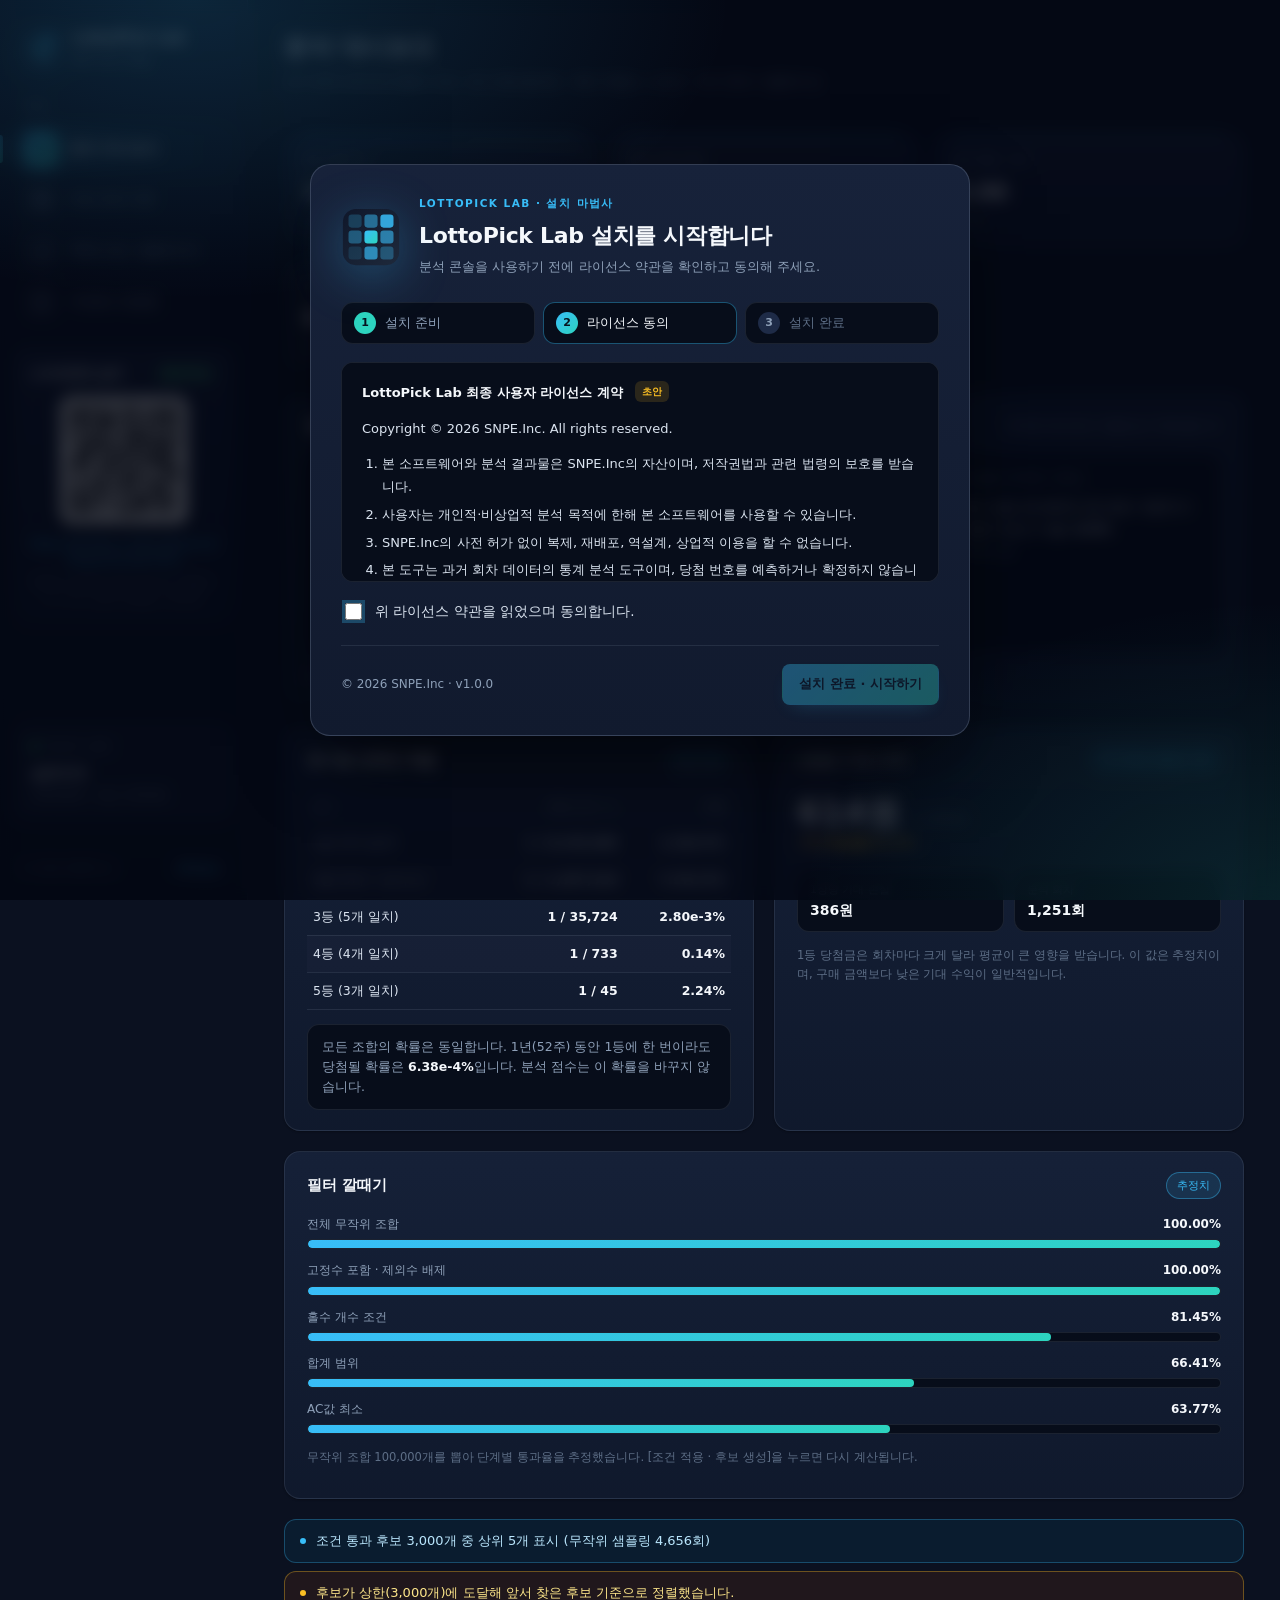
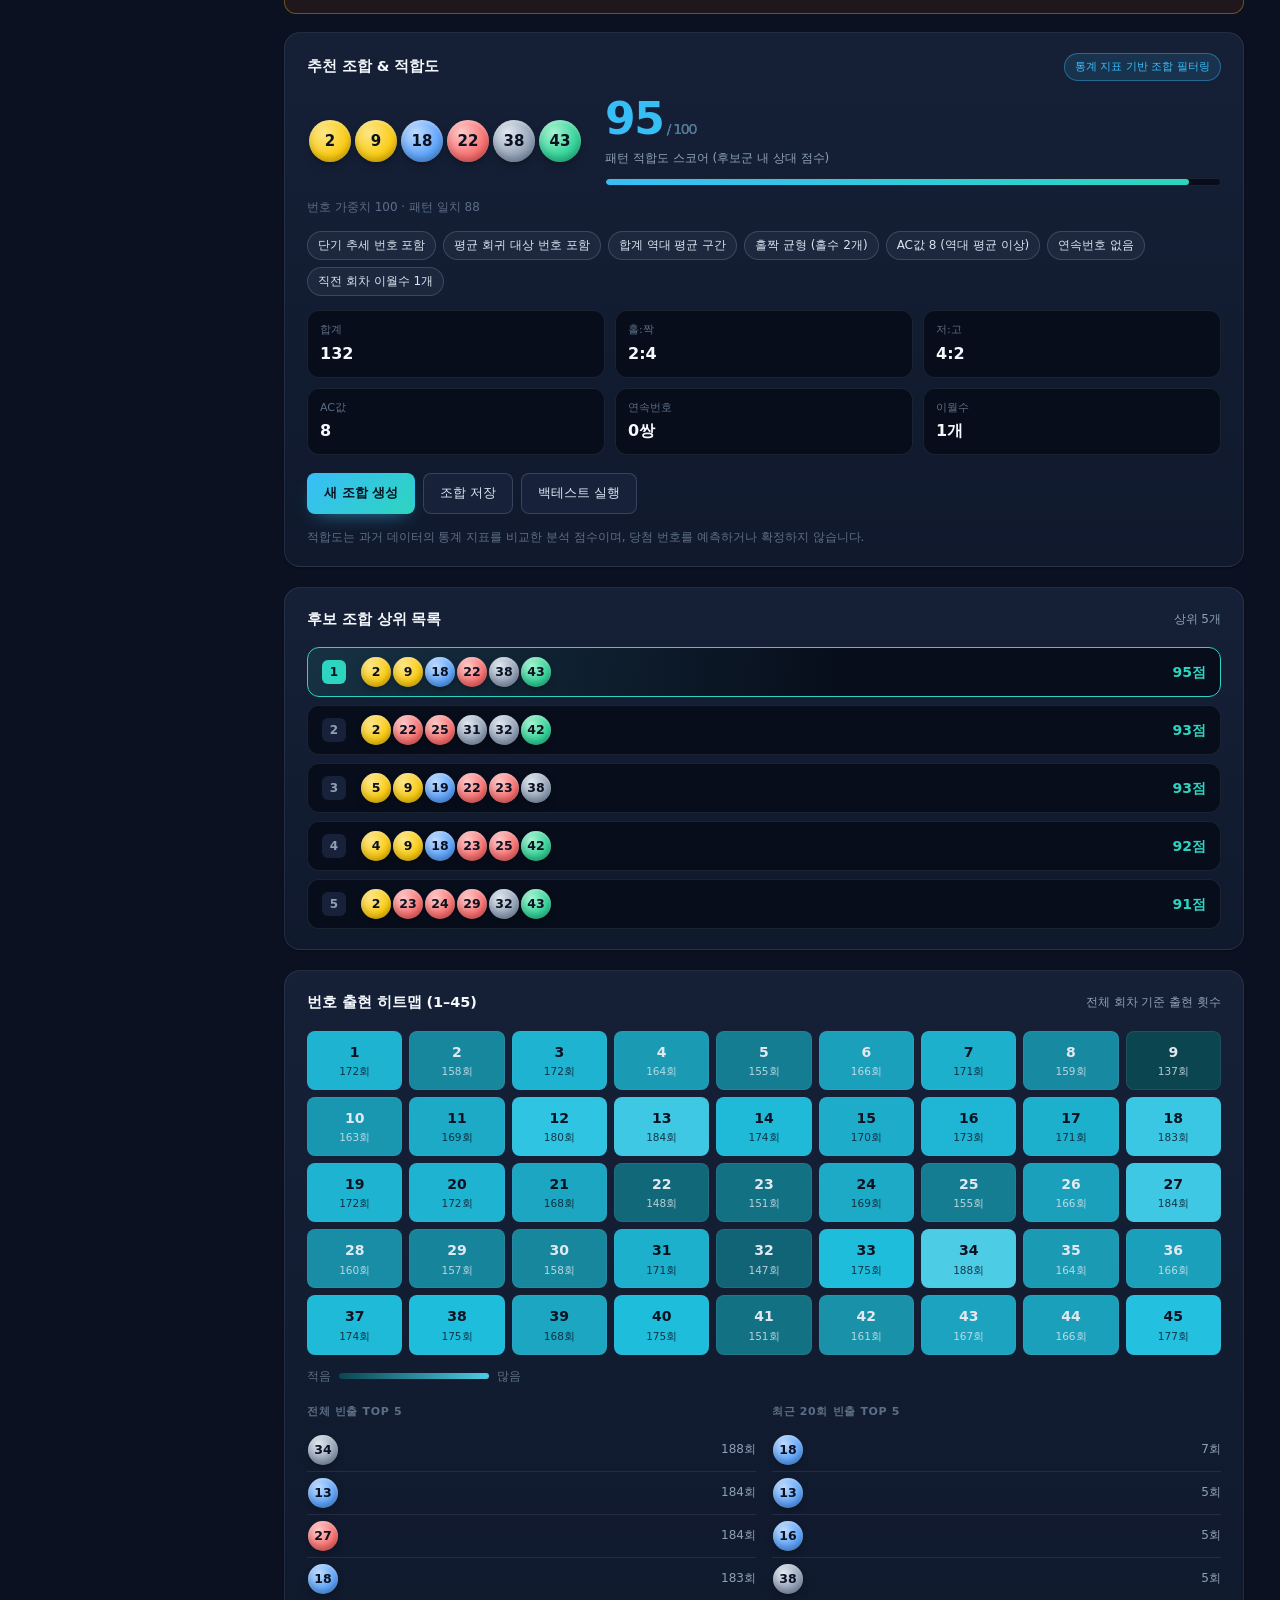
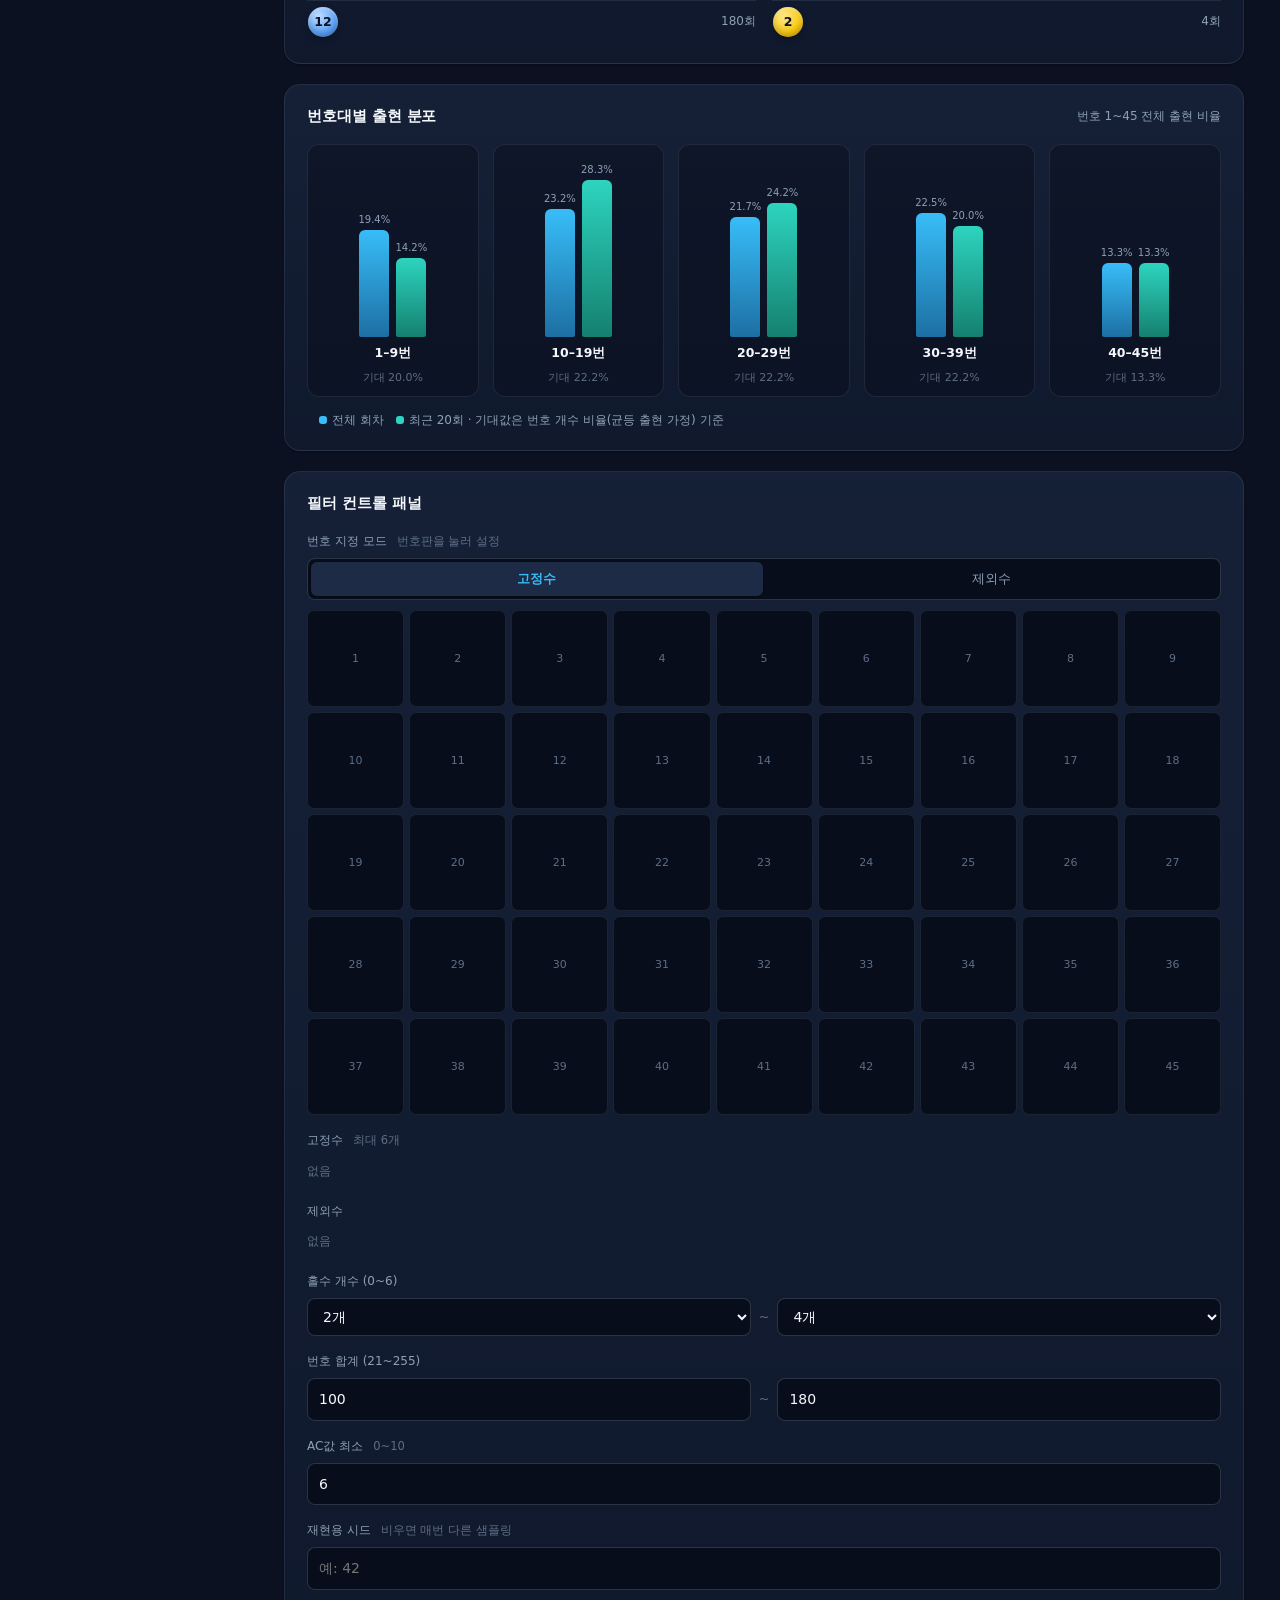
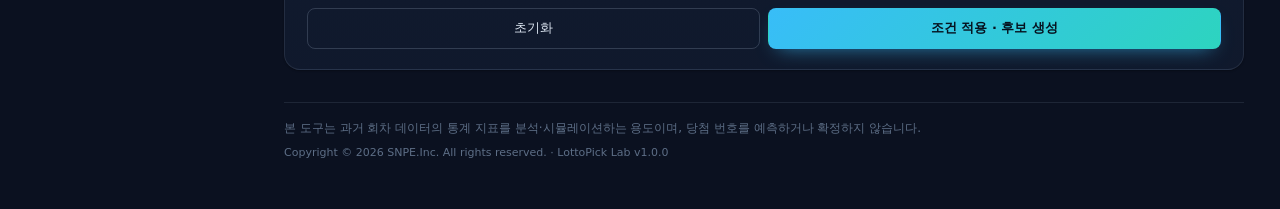
==== commit 5eb9ac7c: "스마트폰 화면 자동 조절 (반응형 레이아웃) - 720px 이하: 사이드 메뉴 → 하단 탭 바, 카드 1열, 통계 타일 2열, 히트맵 5열 - 터치 목표 44px 이상, 입력란 1" ====
--- a/index.html
+++ b/index.html
@@ -2,7 +2,7 @@
 <html lang="ko">
 <head>
   <meta charset="UTF-8" />
-  <meta name="viewport" content="width=device-width, initial-scale=1.0" />
+  <meta name="viewport" content="width=device-width, initial-scale=1.0, viewport-fit=cover" />
   <title>로또 통계 분석 대시보드</title>
   <link rel="icon" type="image/svg+xml" href="assets/icon.svg" />
   <link rel="manifest" href="manifest.webmanifest" />
--- a/css/style.css
+++ b/css/style.css
@@ -880,3 +880,187 @@
   .bands { grid-template-columns: repeat(2, minmax(0, 1fr)); }
   .steps { grid-template-columns: 1fr; }
 }
+
+/* ==========================================================================
+   22. 스마트폰 레이아웃 (720px 이하)
+   · 사이드 메뉴 → 하단 탭 바 (엄지로 누르기 쉬운 크기)
+   · 모든 카드 1열, 통계 타일 2열, 히트맵 5열
+   · 터치 목표 44px 이상, 입력란 16px (iOS 자동 확대 방지)
+   · 노치·홈 바 영역은 safe-area 로 비움
+   ========================================================================== */
+@media (max-width: 720px) {
+  body {
+    font-size: 14px;
+    padding-bottom: calc(78px + env(safe-area-inset-bottom));
+    -webkit-text-size-adjust: 100%;
+  }
+  input, select, textarea { font-size: 16px; }
+
+  /* 하단 탭 바 */
+  .sidebar {
+    position: fixed; top: auto; left: 0; right: 0; bottom: 0;
+    width: 100%; height: auto; z-index: 50;
+    flex-direction: row; gap: 0;
+    padding: 6px 8px calc(6px + env(safe-area-inset-bottom));
+    background: rgba(8, 14, 28, .94);
+    backdrop-filter: blur(16px); -webkit-backdrop-filter: blur(16px);
+    border-top: 1px solid var(--line); border-right: 0;
+    overflow: visible;
+  }
+  .sidebar > .brand,
+  .sidebar > .qr-card,
+  .sidebar > .sidebar-foot,
+  .sidebar > .license-mark { display: none; }
+  .nav { flex-direction: row; flex: 1; gap: 2px; justify-content: space-around; }
+  .nav-section { display: none; }
+  .nav-btn {
+    position: relative;
+    flex: 1; width: auto; min-height: 56px;
+    flex-direction: column; justify-content: center; gap: 4px;
+    padding: 6px 2px; border-radius: 14px;
+    text-align: center; font-size: 10.5px; font-weight: 500;
+  }
+  .nav-btn.active { box-shadow: none; background: rgba(56, 189, 248, .1); }
+  .nav-btn.active::before { display: none; }
+  .nav-icon { width: 40px; height: 30px; border-radius: 10px; }
+  .nav-icon svg { width: 18px; height: 18px; }
+  .nav-text { flex: none; font-size: 10px; line-height: 1.25; white-space: normal; word-break: keep-all; max-width: 84px; overflow: visible; }
+  .nav-count {
+    position: absolute; top: 2px; left: calc(50% + 8px);
+    min-width: 18px; height: 16px; padding: 0 4px; font-size: 9.5px;
+  }
+
+  /* 본문 */
+  .main { margin-left: 0; padding: 16px 14px 24px; max-width: none; }
+  .page-head { margin-bottom: 14px; padding-bottom: 12px; flex-direction: column; align-items: flex-start; gap: 6px; }
+  .page-head h1 { font-size: 20px; }
+  .page-desc { font-size: 12px; line-height: 1.5; }
+  .disclaimer { margin-top: 24px; font-size: 11px; }
+
+  .layout-main, .prob-row, .grid-2 { grid-template-columns: 1fr; gap: 14px; }
+  .col { gap: 14px; }
+  .filter-panel { position: static; }
+  .card { padding: 16px; border-radius: 14px; }
+  .card-head { margin-bottom: 12px; }
+  .card h3 { font-size: 15px; }
+  .muted { font-size: 11.5px; }
+  .note, .funnel-foot, .ev-note, .odds-foot { font-size: 11.5px; }
+
+  /* 통계 타일 */
+  .stat-row { grid-template-columns: repeat(2, minmax(0, 1fr)); gap: 10px; margin-bottom: 14px; }
+  .stat-tile { padding: 12px 14px; }
+  .stat-value { font-size: 19px; }
+  .stat-label { font-size: 11px; }
+  .stat-tile:last-child:nth-child(odd) { grid-column: 1 / -1; }
+
+  /* 검정·확률 카드 */
+  .test-grid { grid-template-columns: 1fr; gap: 10px; }
+  .test-item { padding: 12px; }
+  .test-value { font-size: 13px; }
+  .odds-table { font-size: 12px; }
+  .odds-table th, .odds-table td { padding: 7px 4px; }
+  .ev-big { font-size: 30px; }
+  .ev-kv { grid-template-columns: 1fr 1fr; }
+
+  /* 추천 조합 */
+  .reco-main { gap: 12px; }
+  .score { min-width: 0; flex-basis: 100%; }
+  .score-num { font-size: 38px; }
+  .balls { gap: 0; }
+  .ball { width: 40px; height: 40px; font-size: 14px; margin: 2px; }
+  .ball.sm { width: 28px; height: 28px; font-size: 12px; }
+  .metric-grid { grid-template-columns: repeat(3, minmax(0, 1fr)); gap: 8px; }
+  .metric { padding: 8px 10px; }
+  .metric-value { font-size: 15px; }
+  .actions { gap: 8px; }
+  .actions .btn { flex: 1 1 calc(33% - 8px); min-height: 44px; padding: 10px 8px; font-size: 12.5px; }
+  .tags { gap: 6px; }
+  .tag { font-size: 11.5px; padding: 3px 8px; }
+
+  /* 후보 목록 */
+  .cand { padding: 8px 10px; gap: 10px; }
+  .cand:hover { transform: none; }
+  .cand .balls { flex: 1; min-width: 0; }
+  .cand-score { min-width: 44px; font-size: 13px; }
+
+  /* 필터 패널 */
+  .field { margin-bottom: 14px; }
+  .field > label { font-size: 12.5px; }
+  .field input[type="number"], .field select, .search, .sim-input input, #f-seed { min-height: 44px; padding: 10px 12px; }
+  .row2 { grid-template-columns: 1fr auto 1fr; }
+  .picker { grid-template-columns: repeat(9, minmax(0, 1fr)); gap: 4px; }
+  .pk { min-height: 34px; font-size: 10.5px; }
+  .seg-btn { min-height: 40px; font-size: 13px; }
+  .btn-row { flex-direction: column-reverse; }
+  .btn-row .btn { width: 100%; min-height: 48px; }
+
+  /* 히트맵 · 번호대 · 빈도 */
+  .heatmap { grid-template-columns: repeat(5, minmax(0, 1fr)); gap: 6px; }
+  .hm-cell { padding: 8px 2px; }
+  .hm-num { font-size: 13px; }
+  .hm-cnt { font-size: 10px; }
+  .legend-bar { width: 110px; }
+  .hot-lists { grid-template-columns: 1fr 1fr; gap: 12px; }
+  .bands { grid-template-columns: repeat(2, minmax(0, 1fr)); gap: 10px; }
+  .band:last-child:nth-child(odd) { grid-column: 1 / -1; }
+  .band-bars { height: 150px; }
+  .band { padding: 10px 6px 8px; }
+  .band-label { font-size: 12px; }
+
+  /* 표 · 페이지 */
+  .table-wrap { max-height: none; border-radius: 12px; -webkit-overflow-scrolling: touch; }
+  table { font-size: 12px; }
+  thead th { font-size: 10.5px; padding: 9px 6px; }
+  td { padding: 8px 6px; }
+  .balls-inline .ball { width: 24px; height: 24px; font-size: 10.5px; }
+  .search { width: 100%; }
+  .card .card-head .search { flex-basis: 100%; }
+  .pager { font-size: 12px; }
+  .pager .btn { min-height: 40px; min-width: 64px; }
+
+  /* 시뮬레이터 · 구매 계획 · 저장 목록 */
+  .sim-input { flex-direction: column; align-items: stretch; }
+  .sim-input input { min-width: 0; width: 100%; }
+  .sim-input .btn { width: 100%; min-height: 46px; }
+  .sim-grid { grid-template-columns: repeat(2, minmax(0, 1fr)); gap: 10px; }
+  .dist { height: 170px; gap: 8px; }
+  .rank-list { grid-template-columns: repeat(2, minmax(0, 1fr)); gap: 8px; }
+  .rank-item b { font-size: 16px; }
+  .budget-grid { grid-template-columns: 1fr; gap: 10px; }
+  .budget-kv { grid-template-columns: 1fr 1fr; gap: 8px; }
+  .budget-kv b { font-size: 14px; }
+  .sc-item { min-height: 48px; padding: 10px 12px; }
+  .sc-item input { width: 20px; height: 20px; }
+  .support { font-size: 12.5px; }
+  .saved-item { flex-direction: column; align-items: flex-start; gap: 10px; padding: 12px; }
+  .saved-item .actions { width: 100%; }
+  .saved-item .actions .btn { flex: 1; min-height: 40px; }
+  .saved-meta { min-width: 0; width: 100%; }
+
+  /* 알림 · 토스트 */
+  .alert { font-size: 12.5px; padding: 10px 12px; }
+  .toast {
+    left: 14px; right: 14px; bottom: calc(86px + env(safe-area-inset-bottom));
+    text-align: center; font-size: 13px;
+  }
+
+  /* 설치 마법사 */
+  .setup-overlay { padding: 12px; align-items: flex-end; }
+  .setup-card { padding: 20px 18px calc(20px + env(safe-area-inset-bottom)); border-radius: 18px 18px 14px 14px; max-height: 92vh; overflow-y: auto; }
+  .setup-head { gap: 12px; }
+  .setup-head h2 { font-size: 18px; }
+  .setup-sub { font-size: 12px; }
+  .brand-logo.big { width: 48px; height: 48px; }
+  .steps { grid-template-columns: 1fr; gap: 6px; margin: 16px 0 12px; }
+  .license-box { height: 170px; font-size: 12.5px; padding: 14px; }
+  .setup-foot { flex-direction: column-reverse; align-items: stretch; }
+  .setup-foot .btn.primary { width: 100%; min-height: 48px; }
+}
+
+/* 아주 좁은 기기(360px 이하) */
+@media (max-width: 360px) {
+  .stat-row { grid-template-columns: 1fr; }
+  .metric-grid { grid-template-columns: repeat(2, minmax(0, 1fr)); }
+  .nav-text { font-size: 9.5px; max-width: 72px; }
+  .heatmap { grid-template-columns: repeat(5, minmax(0, 1fr)); gap: 4px; }
+}
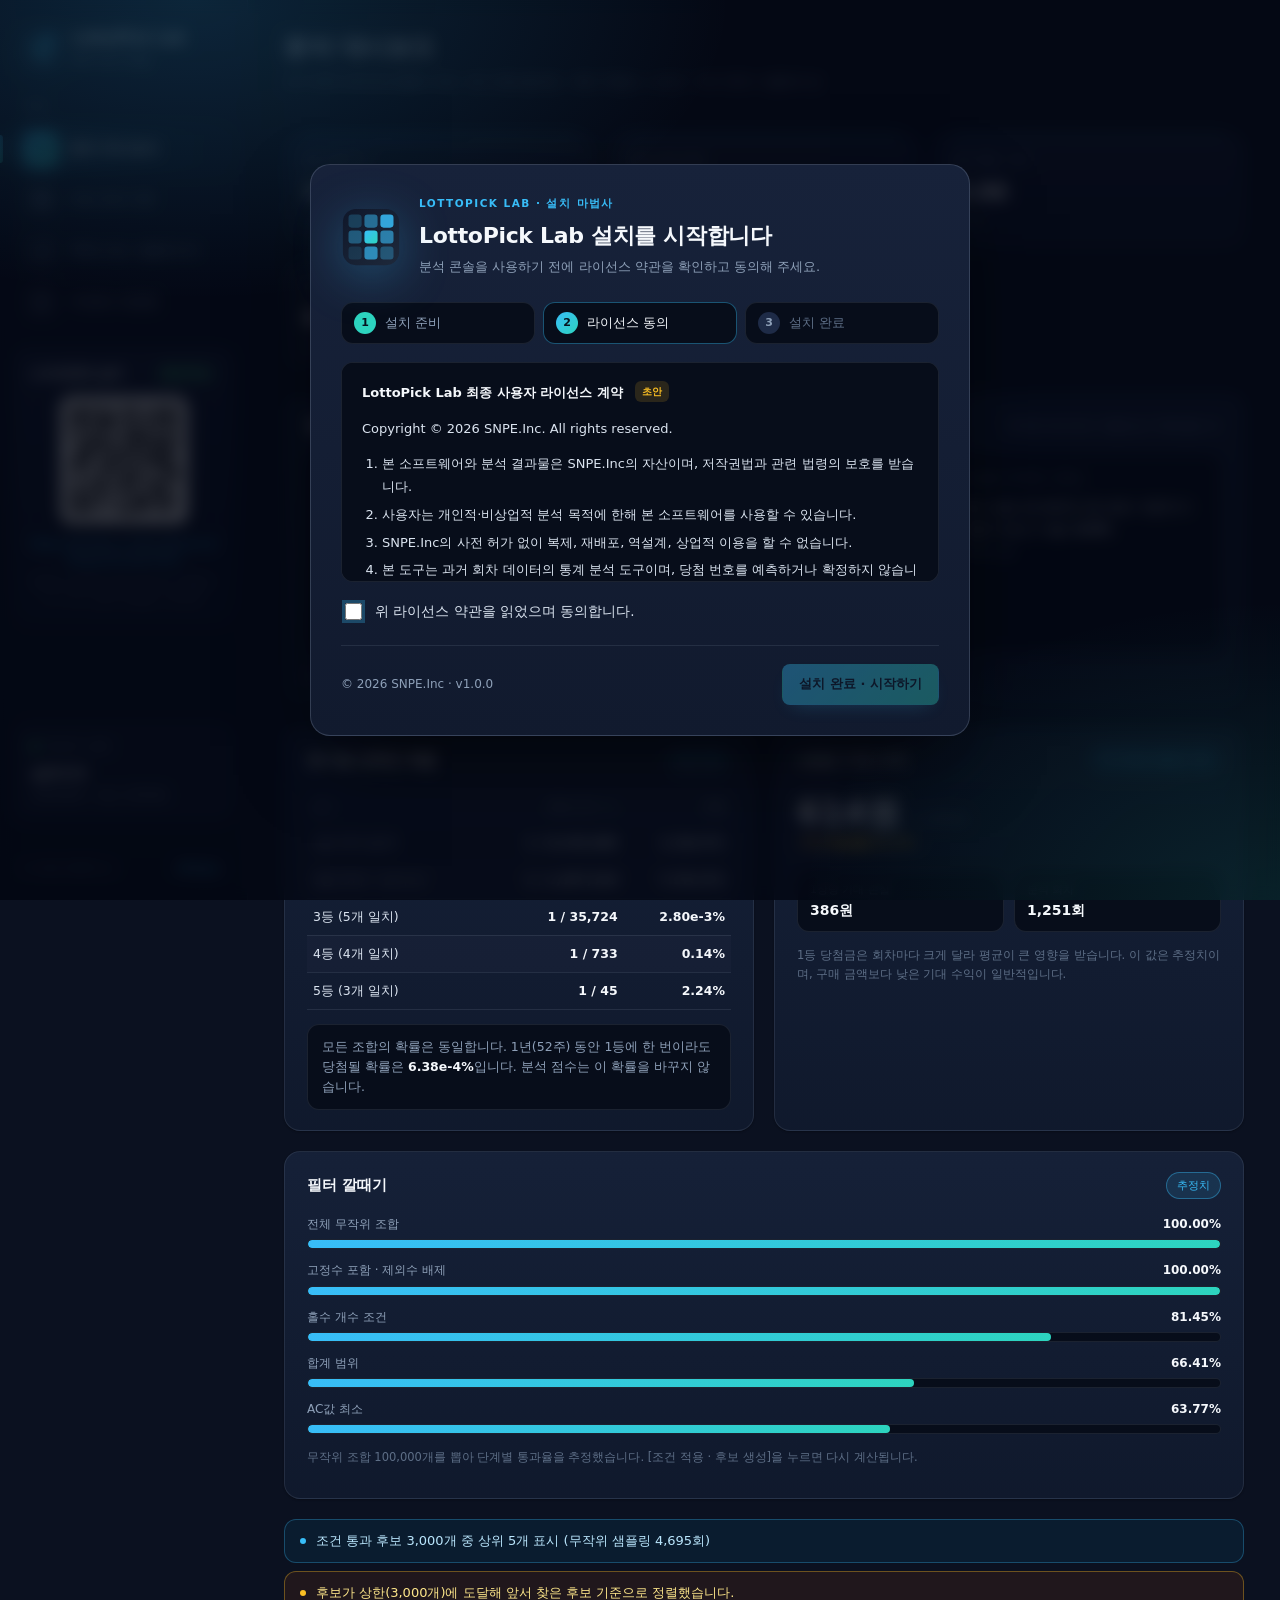
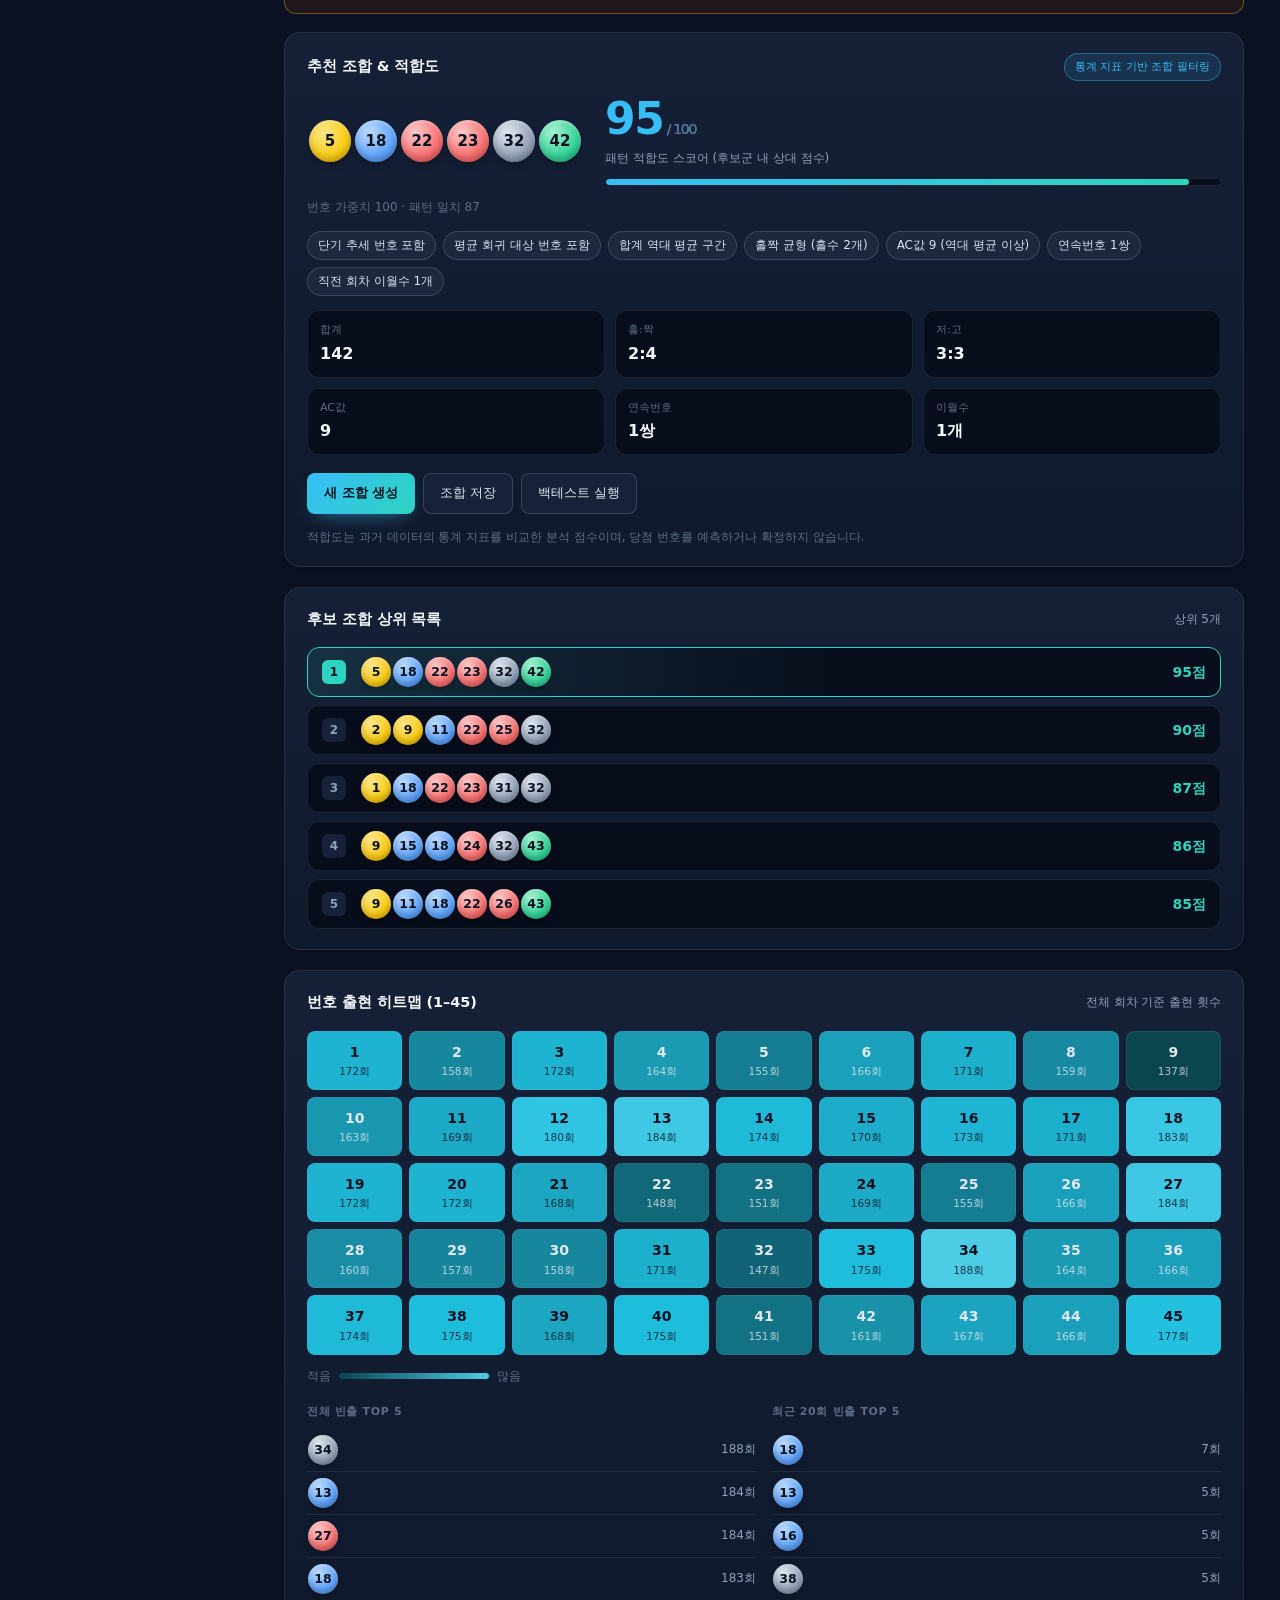
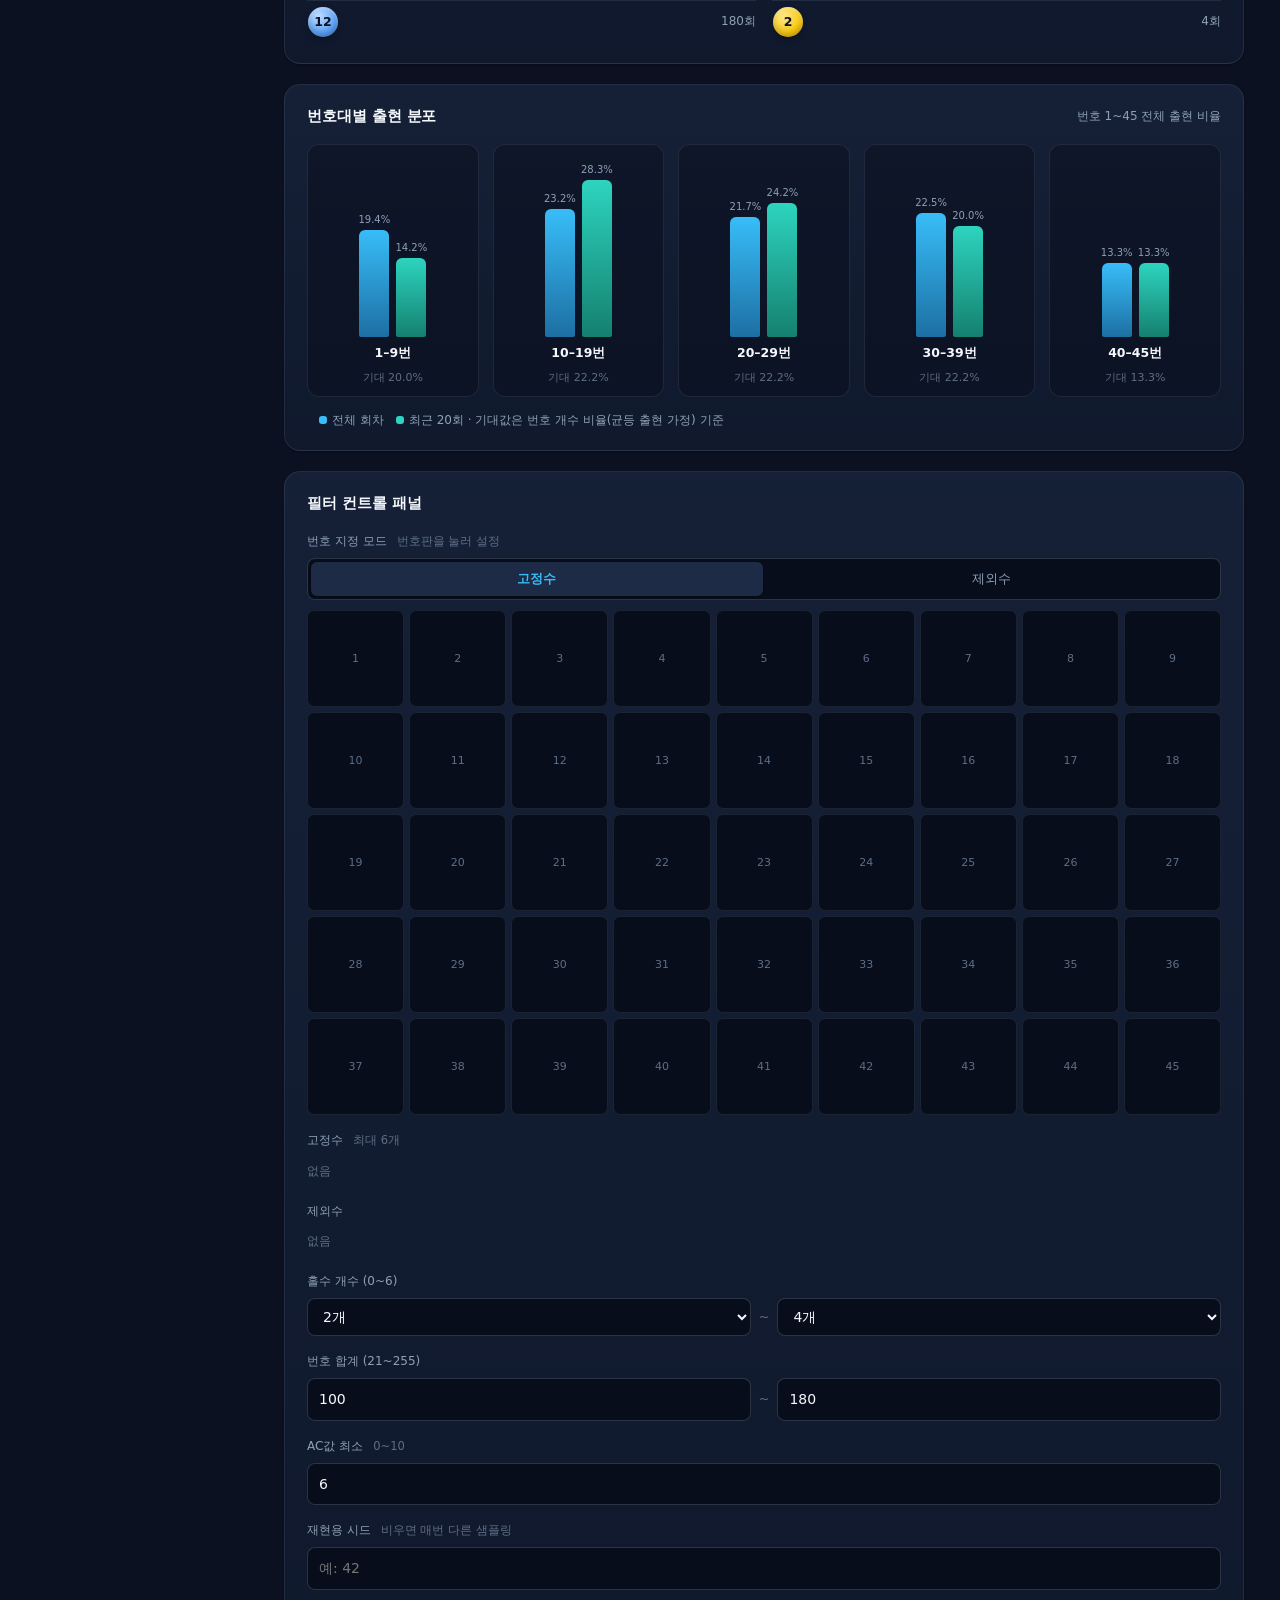
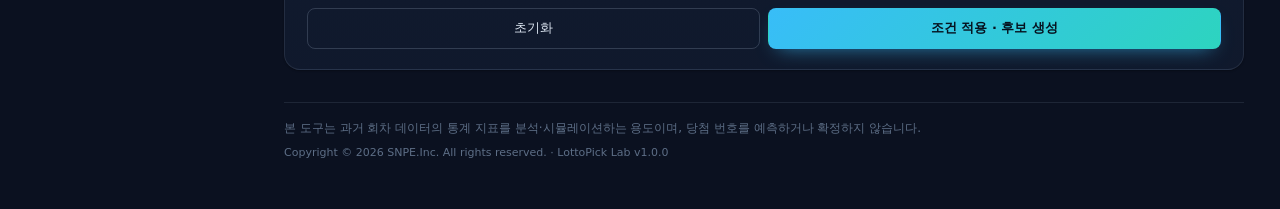
==== commit 9d58d49e: "스마트폰 전용 화면 v2 - 상단 앱 바 (데이터 상태 표시) + 하단 탭 바 + 오른쪽 아래 '조건 설정' 버튼 - 추천 조합을 첫 화면에 배치, 후보 조합은 가로로 넘겨 보기 " ====
--- a/index.html
+++ b/index.html
@@ -14,6 +14,13 @@
   <link rel="stylesheet" href="css/style.css" />
 </head>
 <body>
+  <!-- 스마트폰 상단 앱 바 (데스크톱에서는 숨김) -->
+  <header class="m-appbar" aria-label="앱 상단">
+    <img src="assets/icon.svg" alt="" width="30" height="30" />
+    <span class="m-title">LottoPick Lab</span>
+    <span class="m-chip" id="m-chip">불러오는 중</span>
+  </header>
+
   <div class="app">
 
     <!-- 좌측 고정 사이드바 -->
@@ -134,13 +141,13 @@
             <div class="card" id="recommend"></div>
 
             <!-- 후보 목록 -->
-            <div class="card">
+            <div class="card" id="cand-card">
               <div class="card-head"><h3>후보 조합 상위 목록</h3><span class="muted" id="cand-meta"></span></div>
               <div id="candidates" class="cand-list"></div>
             </div>
 
             <!-- 히트맵 -->
-            <div class="card">
+            <div class="card" id="heat-card">
               <div class="card-head">
                 <h3>번호 출현 히트맵 (1–45)</h3>
                 <span class="muted">전체 회차 기준 출현 횟수</span>
@@ -153,7 +160,7 @@
             </div>
 
             <!-- 번호대 분포 -->
-            <div class="card">
+            <div class="card" id="band-card">
               <div class="card-head">
                 <h3>번호대별 출현 분포</h3>
                 <span class="muted" id="band-meta"></span>
@@ -164,8 +171,8 @@
 
           <!-- 필터 컨트롤 패널 -->
           <aside class="col">
-            <div class="card filter-panel">
-              <div class="card-head"><h3>필터 컨트롤 패널</h3></div>
+            <div class="card filter-panel" id="filter-sheet">
+              <div class="card-head"><h3>필터 컨트롤 패널</h3><button class="sheet-close" data-action="close-sheet" aria-label="닫기">✕</button></div>
 
               <div class="field">
                 <label>번호 지정 모드 <span class="hint">번호판을 눌러 설정</span></label>
@@ -299,6 +306,12 @@
       </footer>
     </main>
   </div>
+
+  <!-- 스마트폰: 조건 시트 열기 버튼과 배경 -->
+  <button class="m-fab" data-action="open-sheet" aria-controls="filter-sheet">
+    <span aria-hidden="true">⚙</span> 조건 설정
+  </button>
+  <div class="sheet-backdrop" data-action="close-sheet" hidden></div>
 
   <div id="toast" class="toast" role="status" aria-live="polite"></div>
 
--- a/css/style.css
+++ b/css/style.css
@@ -1064,3 +1064,194 @@
   .nav-text { font-size: 9.5px; max-width: 72px; }
   .heatmap { grid-template-columns: repeat(5, minmax(0, 1fr)); gap: 4px; }
 }
+
+/* ==========================================================================
+   23. 스마트폰 전용 화면 v2 (720px 이하)
+   · 상단 앱 바 + 하단 탭 바 + 오른쪽 아래 '조건 설정' 버튼
+   · 추천 조합을 가장 먼저, 후보는 가로로 넘겨 보기
+   · 조건 패널은 아래에서 올라오는 시트로 (데스크톱 레이아웃은 그대로)
+   · 통계·확률·검정 카드는 가로로 넘겨 보기 (세로 나열 제거)
+   · 차트(히트맵·번호대)는 맨 아래
+   ========================================================================== */
+
+/* 데스크톱에서는 숨김 */
+.m-appbar, .m-fab, .sheet-backdrop, .sheet-close { display: none; }
+
+@media (max-width: 720px) {
+  /* ---------- 공통 ---------- */
+  body { padding-bottom: calc(84px + env(safe-area-inset-bottom)); background: #0a1120; }
+
+  .m-appbar {
+    position: sticky; top: 0; z-index: 40;
+    display: flex; align-items: center; gap: 10px;
+    padding: calc(10px + env(safe-area-inset-top)) 16px 10px;
+    background: rgba(10, 17, 32, .92);
+    backdrop-filter: blur(14px); -webkit-backdrop-filter: blur(14px);
+    border-bottom: 1px solid var(--line);
+  }
+  .m-appbar img { border-radius: 9px; }
+  .m-title { font-size: 15px; font-weight: 700; color: var(--text-strong); letter-spacing: -.01em; flex: 1; }
+  .m-chip {
+    font-size: 11px; font-weight: 600; padding: 4px 10px; border-radius: 999px;
+    background: var(--accent-soft); color: var(--accent); border: 1px solid var(--accent-line);
+    white-space: nowrap;
+  }
+
+  .main { padding: 14px 14px 20px; }
+  .page-head { flex-direction: column; align-items: flex-start; gap: 4px; margin-bottom: 12px; padding-bottom: 10px; }
+  .page-head h1 { font-size: 19px; }
+  .page-desc { display: none; }
+  .disclaimer { margin-top: 22px; font-size: 10.5px; }
+
+  /* 레이아웃을 한 줄로 펼쳐 순서를 직접 정한다 */
+  [data-view-panel="dashboard"] { display: flex; flex-direction: column; gap: 14px; }
+  .layout-main { display: contents; }
+  .layout-main > .col { display: contents; }
+
+  #recommend { order: 1; }
+  #cand-card { order: 2; }
+  #dash-messages { order: 3; margin: 0; }
+  #stat-tiles { order: 4; }
+  .prob-row { order: 5; }
+  .stat-test-card { order: 6; }
+  #heat-card { order: 7; }
+  #band-card { order: 8; }
+  .filter-panel { order: 9; }
+
+  /* ---------- 가로로 넘겨 보는 묶음 ---------- */
+  .scroll-x,
+  #stat-tiles,
+  .prob-row,
+  .test-grid {
+    display: flex; overflow-x: auto; scroll-snap-type: x mandatory;
+    gap: 10px; margin: 0 -14px; padding: 2px 14px 10px;
+    scrollbar-width: none; -webkit-overflow-scrolling: touch;
+  }
+  #stat-tiles::-webkit-scrollbar, .prob-row::-webkit-scrollbar, .test-grid::-webkit-scrollbar { display: none; }
+  #stat-tiles > *, .prob-row > *, .test-grid > * {
+    flex: 0 0 74vw; max-width: 320px; scroll-snap-align: start; margin: 0;
+  }
+  #stat-tiles { margin-bottom: 0; }
+  #stat-tiles .stat-tile { padding: 14px 16px; }
+  #stat-tiles .stat-tile::after { left: 16px; right: 16px; }
+  .stat-value { font-size: 22px; }
+
+  .stat-test-card { padding: 16px 14px; }
+  .stat-test-card .card-head { margin-bottom: 10px; }
+  .test-grid { gap: 10px; }
+  .test-grid > .test-item { flex-basis: 78vw; }
+
+  /* ---------- 추천 조합 (핵심 화면) ---------- */
+  #recommend { padding: 18px 16px; border-radius: 18px; }
+  #recommend .card-head { margin-bottom: 14px; }
+  #recommend .reco-main { gap: 12px; flex-direction: column; align-items: flex-start; }
+  #recommend .balls { gap: 0; }
+  #recommend .ball { width: 44px; height: 44px; font-size: 16px; margin: 3px; }
+  #recommend .score { width: 100%; min-width: 0; }
+  #recommend .score-num { font-size: 44px; }
+  #recommend .score-label { margin: 6px 0 8px; font-size: 11.5px; }
+  #recommend .sub-scores { margin-top: 8px; font-size: 11px; }
+  #recommend .tags { margin: 12px 0; gap: 6px; }
+  #recommend .tag { font-size: 11px; padding: 4px 9px; }
+  #recommend .metric-grid { grid-template-columns: repeat(3, minmax(0, 1fr)); gap: 8px; }
+  #recommend .metric { padding: 9px 10px; border-radius: 12px; }
+  #recommend .metric-value { font-size: 15px; }
+  #recommend .actions { display: grid; grid-template-columns: 1fr 1fr; gap: 8px; margin-top: 14px; }
+  #recommend .actions .btn { min-height: 46px; font-size: 13px; }
+  #recommend .actions .btn.primary { grid-column: 1 / -1; min-height: 50px; font-size: 15px; }
+  #recommend .note { margin-top: 10px; font-size: 10.5px; }
+
+  /* 후보 조합: 가로 카드 */
+  #cand-card { padding: 16px 14px; }
+  #cand-card .card-head { margin-bottom: 10px; }
+  #candidates {
+    display: flex; flex-direction: row; overflow-x: auto; scroll-snap-type: x mandatory;
+    gap: 10px; margin: 0 -14px; padding: 2px 14px 6px; scrollbar-width: none;
+    -webkit-overflow-scrolling: touch;
+  }
+  #candidates::-webkit-scrollbar { display: none; }
+  #candidates .cand {
+    flex: 0 0 152px; scroll-snap-align: start;
+    flex-direction: column; align-items: flex-start; gap: 8px;
+    padding: 12px; border-radius: 16px; width: auto;
+  }
+  #candidates .cand:hover { transform: none; }
+  #candidates .cand .balls { flex: none; width: 100%; display: grid; grid-template-columns: repeat(3, 1fr); justify-items: center; }
+  #candidates .cand .ball.sm { width: 30px; height: 30px; font-size: 12px; margin: 2px 0; }
+  #candidates .cand .rank { width: auto; padding: 0 8px; height: 22px; font-size: 11px; }
+  #candidates .cand-score { min-width: 0; text-align: left; font-size: 20px; letter-spacing: -.02em; }
+  #candidates .cand.active { box-shadow: 0 0 0 2px var(--accent-2) inset; }
+
+  /* 검정·확률 카드: 가로 카드 */
+  .prob-row > .card { padding: 16px 14px; border-radius: 16px; }
+  .prob-row .card-head { margin-bottom: 10px; }
+  .odds-table th:nth-child(2), .odds-table td:nth-child(2) { display: none; }
+  .ev-big { font-size: 30px; }
+  .funnel-row .funnel-label { font-size: 11.5px; }
+
+  /* ---------- 조건 시트 ---------- */
+  .sheet-backdrop {
+    display: block; position: fixed; inset: 0; z-index: 55;
+    background: rgba(3, 7, 18, .6); backdrop-filter: blur(3px);
+    animation: fadeIn .2s var(--ease);
+  }
+  .sheet-backdrop[hidden] { display: none; }
+
+  .m-fab {
+    display: none; position: fixed; right: 16px; bottom: calc(84px + env(safe-area-inset-bottom));
+    z-index: 45; align-items: center; gap: 6px;
+    padding: 12px 18px; min-height: 48px; border-radius: 999px; border: 0;
+    background: linear-gradient(135deg, #38bdf8, #2dd4bf); color: #06121f;
+    font: inherit; font-size: 14px; font-weight: 700;
+    box-shadow: 0 14px 30px -10px rgba(56, 189, 248, .75);
+    cursor: pointer;
+  }
+  .m-fab span { font-size: 15px; }
+  body[data-view="dashboard"] .m-fab { display: inline-flex; }
+  body.sheet-open .m-fab { display: none; }
+
+  .filter-panel {
+    position: fixed; left: 0; right: 0; bottom: 0; top: auto;
+    z-index: 60; margin: 0;
+    max-height: 86vh; overflow-y: auto;
+    border-radius: 22px 22px 0 0;
+    padding: 12px 18px calc(18px + env(safe-area-inset-bottom));
+    transform: translateY(104%); visibility: hidden;
+    transition: transform .32s var(--ease), visibility .32s;
+    box-shadow: 0 -20px 50px -10px rgba(0, 0, 0, .7);
+    background: #111a2e;
+  }
+  .filter-panel::before {
+    content: ""; display: block; width: 40px; height: 4px; border-radius: 999px;
+    background: var(--line-strong); margin: 0 auto 10px;
+  }
+  .filter-panel.open { transform: translateY(0); visibility: visible; }
+  .filter-panel .card-head { position: sticky; top: 0; background: #111a2e; padding: 4px 0 10px; margin-bottom: 8px; z-index: 1; }
+  .sheet-close {
+    display: inline-grid; place-items: center; width: 36px; height: 36px; margin-left: auto;
+    border-radius: 50%; border: 1px solid var(--line-strong); background: var(--surface-2);
+    color: var(--text); font-size: 14px; cursor: pointer;
+  }
+  .sheet-close:hover { color: var(--text-strong); }
+  .filter-panel .picker { grid-template-columns: repeat(9, minmax(0, 1fr)); }
+  .filter-panel .btn-row { position: sticky; bottom: calc(-18px - env(safe-area-inset-bottom)); background: #111a2e; padding-top: 10px; }
+
+  /* ---------- 차트 ---------- */
+  #heat-card, #band-card { padding: 16px 14px; }
+  #heat-card .card-head, #band-card .card-head { margin-bottom: 10px; }
+  .hot-lists { margin-top: 12px; gap: 10px; }
+  .band-bars { height: 120px; }
+  .band { padding: 8px 6px 8px; }
+  .hot-item { padding: 4px 0; }
+  .hot-item .ball.sm { width: 26px; height: 26px; font-size: 11px; }
+
+  /* ---------- 저장·구매 계획 화면 ---------- */
+  .budget-card, .saved-card { padding: 16px 14px; }
+  .main > section[data-view-panel="saved"] .card { border-radius: 16px; }
+  .main > section[data-view-panel="db"] .card { padding: 14px 12px; }
+  .main > section[data-view-panel="simulator"] .sim-grid { grid-template-columns: repeat(2, minmax(0, 1fr)); }
+}
+
+@media (max-width: 720px) and (prefers-reduced-motion: reduce) {
+  .filter-panel { transition: none; }
+}
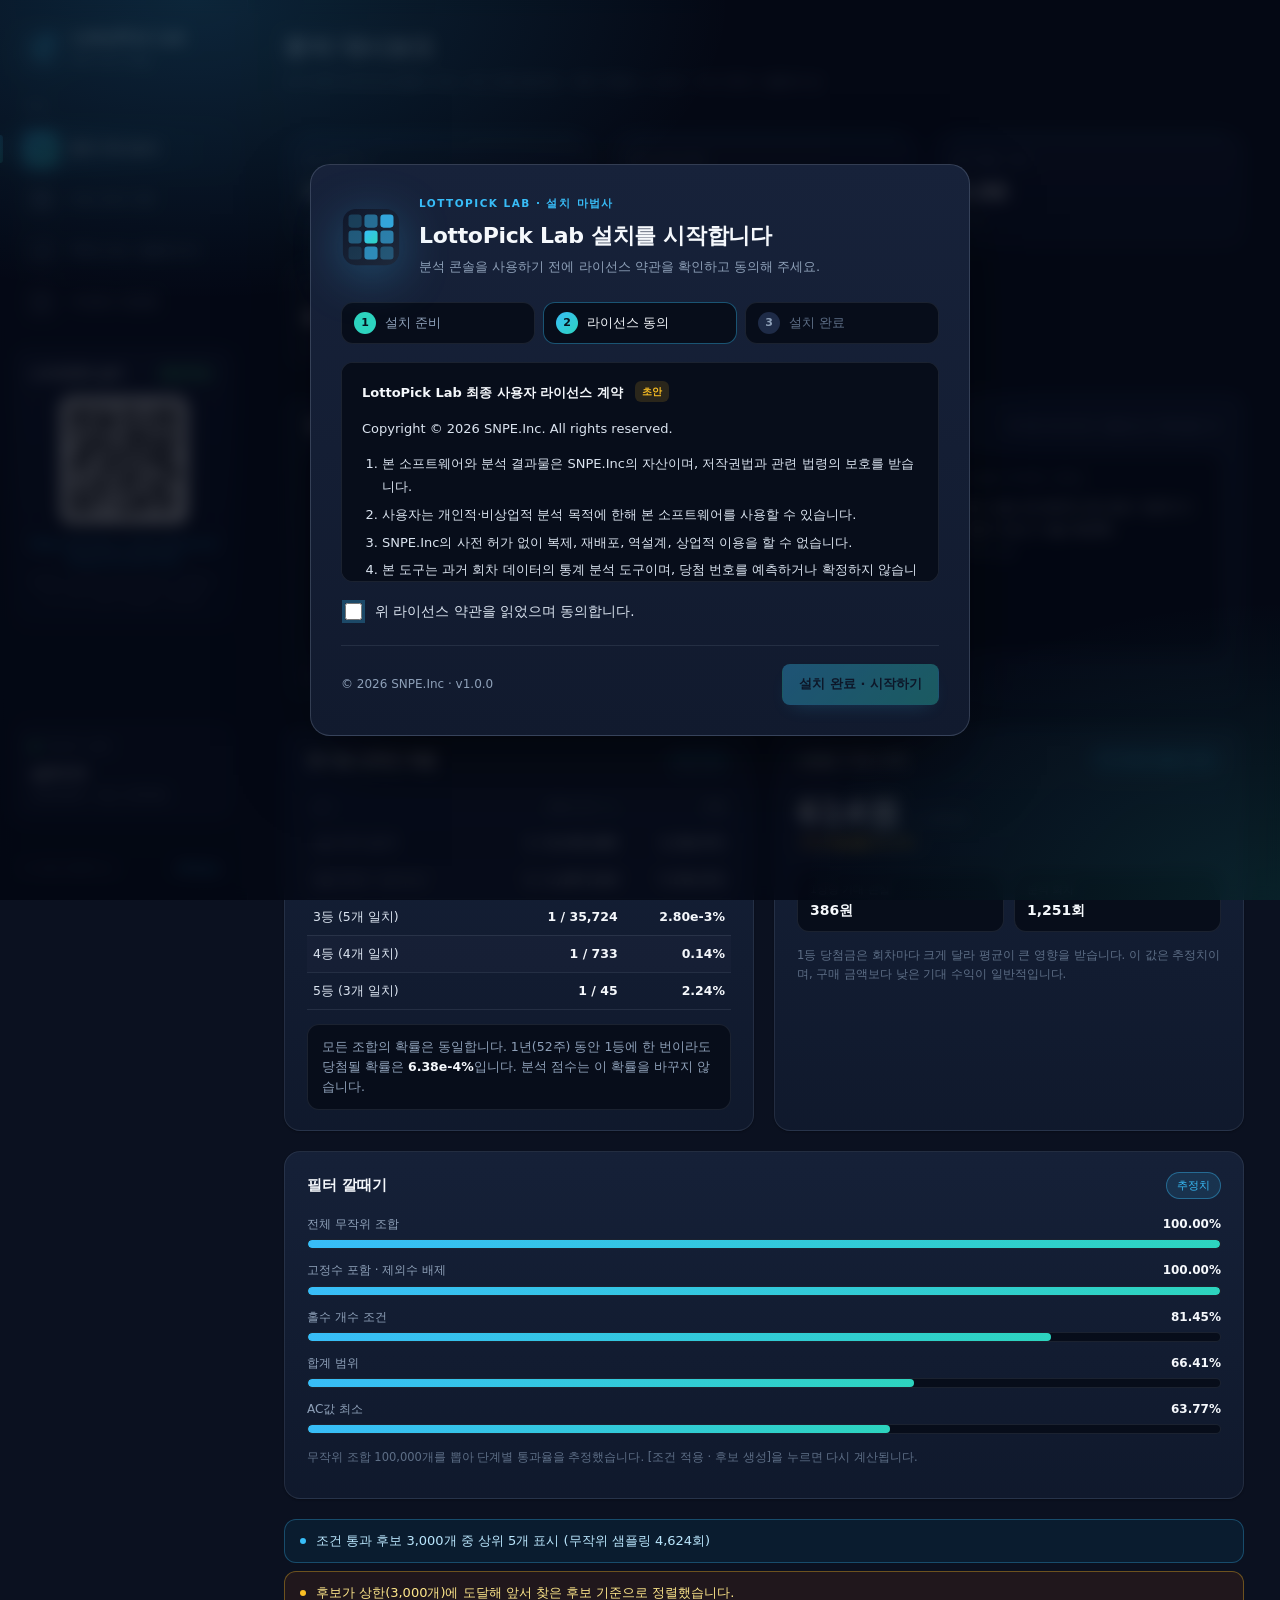
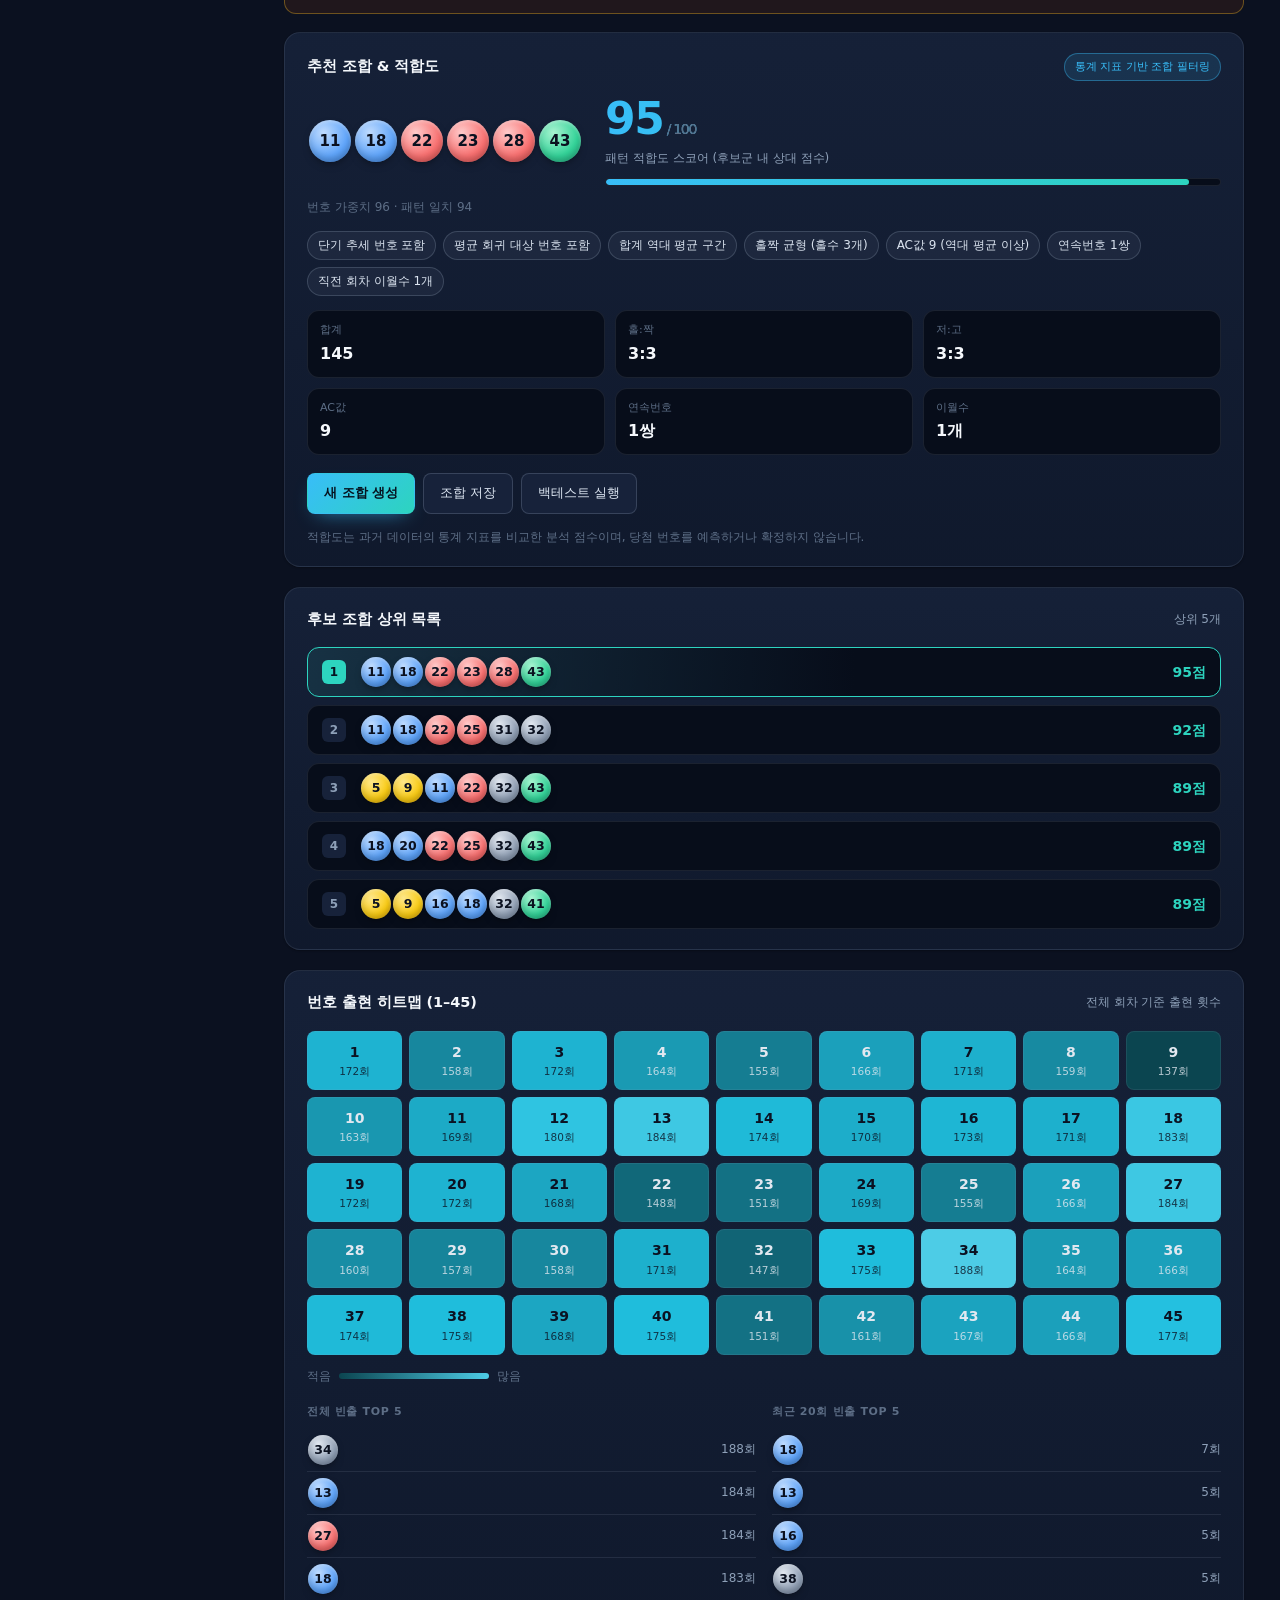
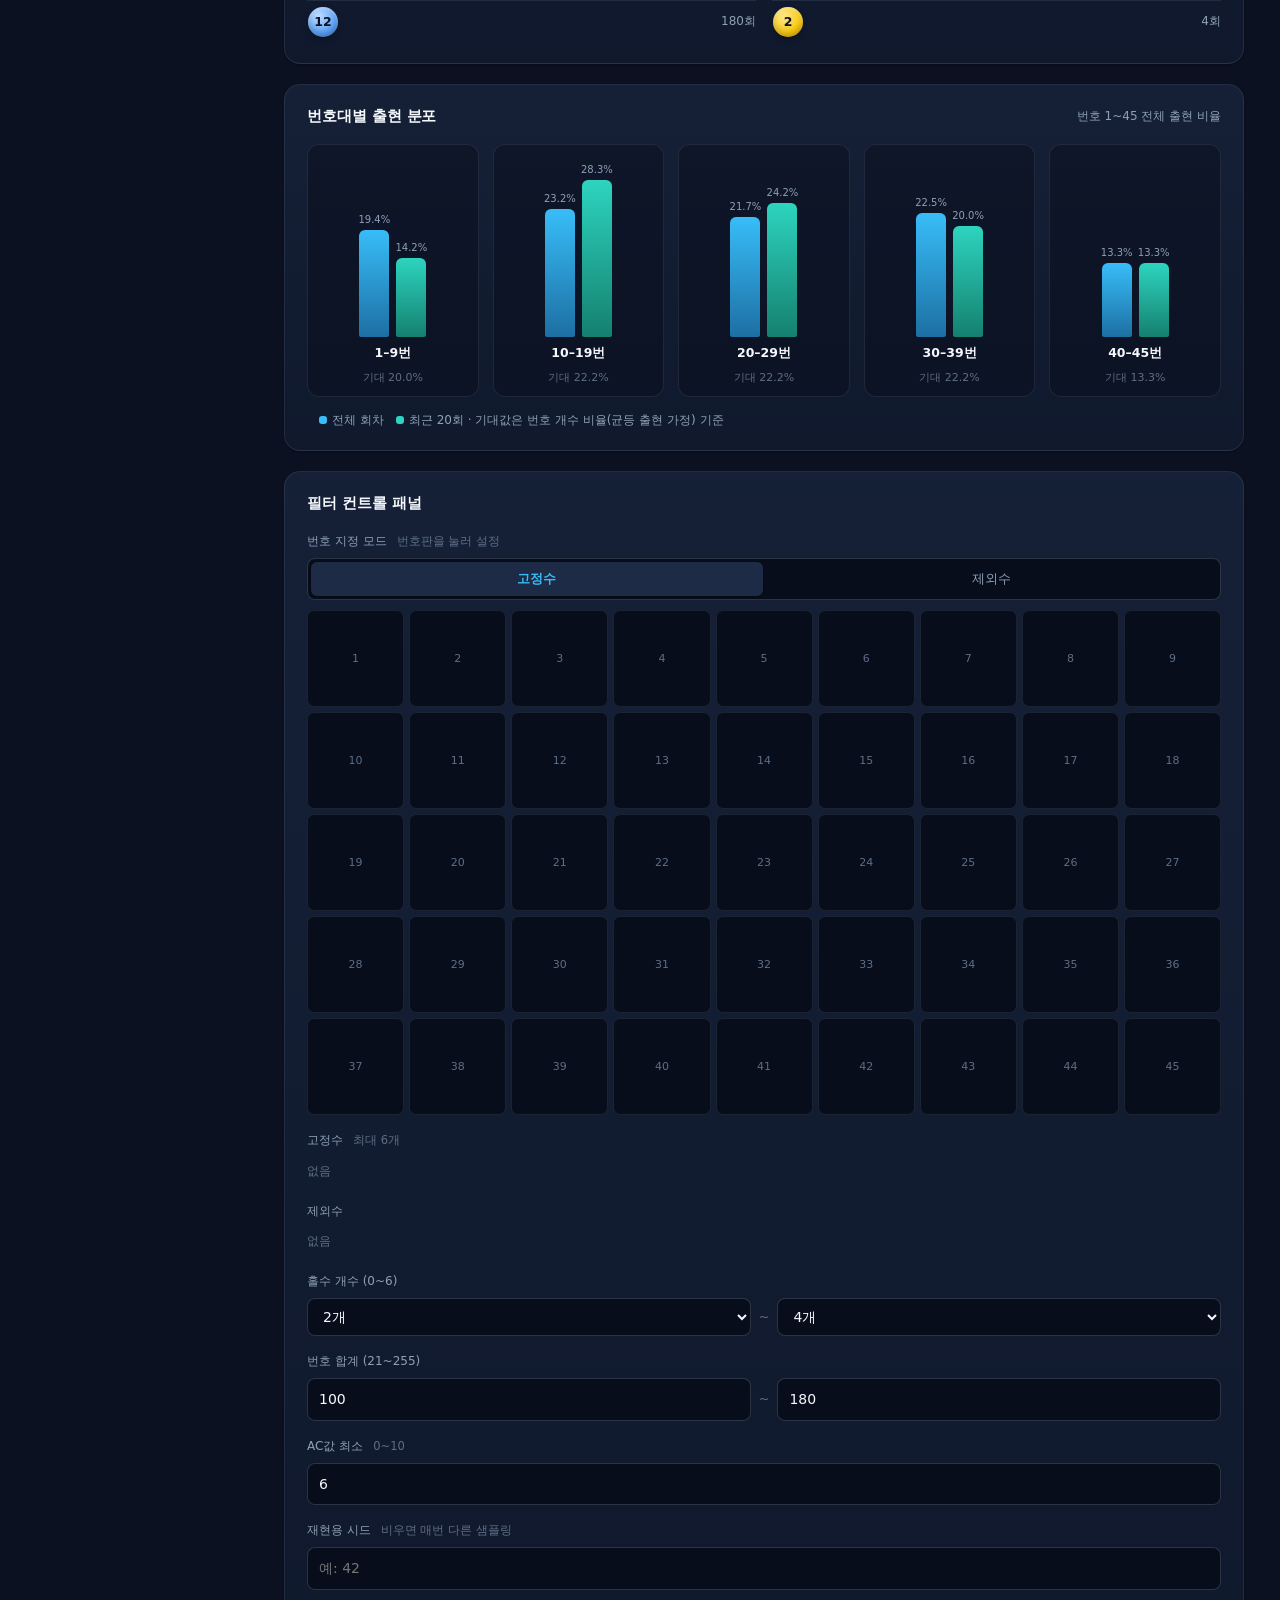
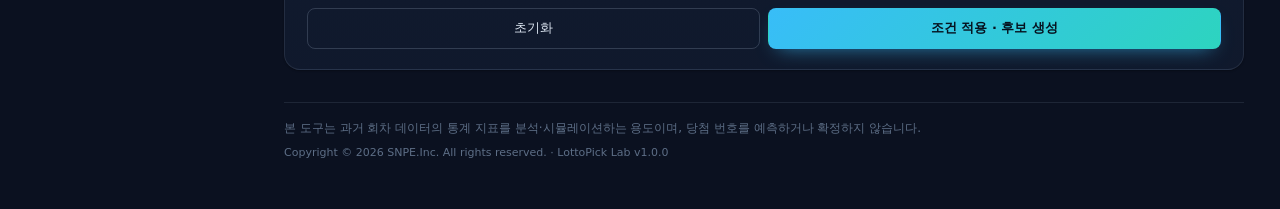
==== commit 2cc30479: "역대 회차 자동 업데이트 - 프로그램을 열 때 최신 회차를 확인하고, 부족한 회차만 받아 합침 - 검증(번호·연속성)을 통과한 데이터만 반영, 실패하면 기존 데이터 유지 - 확인 " ====
--- a/index.html
+++ b/index.html
@@ -232,6 +232,24 @@
 
       <!-- ===== 역대 회차 DB ===== -->
       <section data-view-panel="db" hidden>
+        <!-- 자동 업데이트 상태 -->
+        <div class="card update-card">
+          <div class="card-head">
+            <h3>자동 업데이트</h3>
+            <span class="muted">프로그램을 열 때 새 회차를 자동으로 확인합니다</span>
+          </div>
+          <div class="update-row">
+            <div id="db-update-status" class="update-status">확인 중…</div>
+            <div class="update-actions">
+              <label class="switch">
+                <input type="checkbox" id="db-auto" checked />
+                <span>자동 업데이트</span>
+              </label>
+              <button class="btn small" data-action="check-updates">지금 확인</button>
+            </div>
+          </div>
+        </div>
+
         <div class="card">
           <div class="card-head">
             <h3>역대 회차 DB</h3>
--- a/css/style.css
+++ b/css/style.css
@@ -1255,3 +1255,25 @@
 @media (max-width: 720px) and (prefers-reduced-motion: reduce) {
   .filter-panel { transition: none; }
 }
+
+/* ---------- 자동 업데이트 상태 ---------- */
+.update-card { margin-bottom: 20px; }
+.update-row { display: flex; align-items: center; justify-content: space-between; gap: 14px; flex-wrap: wrap; }
+.update-status {
+  position: relative; padding-left: 16px; font-size: 13px; color: var(--muted);
+}
+.update-status::before {
+  content: ""; position: absolute; left: 0; top: 7px; width: 7px; height: 7px; border-radius: 50%;
+  background: var(--faint);
+}
+.update-status.ok { color: var(--text); }
+.update-status.ok::before { background: var(--ok); box-shadow: 0 0 0 3px rgba(74, 222, 128, .16); }
+.update-status.warn { color: #fde68a; }
+.update-status.warn::before { background: var(--warn); }
+.update-actions { display: flex; align-items: center; gap: 12px; flex-wrap: wrap; }
+.switch { display: inline-flex; align-items: center; gap: 8px; cursor: pointer; font-size: 13px; color: var(--text); }
+.switch input { width: 18px; height: 18px; accent-color: var(--accent); cursor: pointer; }
+@media (max-width: 720px) {
+  .update-row { flex-direction: column; align-items: stretch; }
+  .update-actions { justify-content: space-between; }
+}
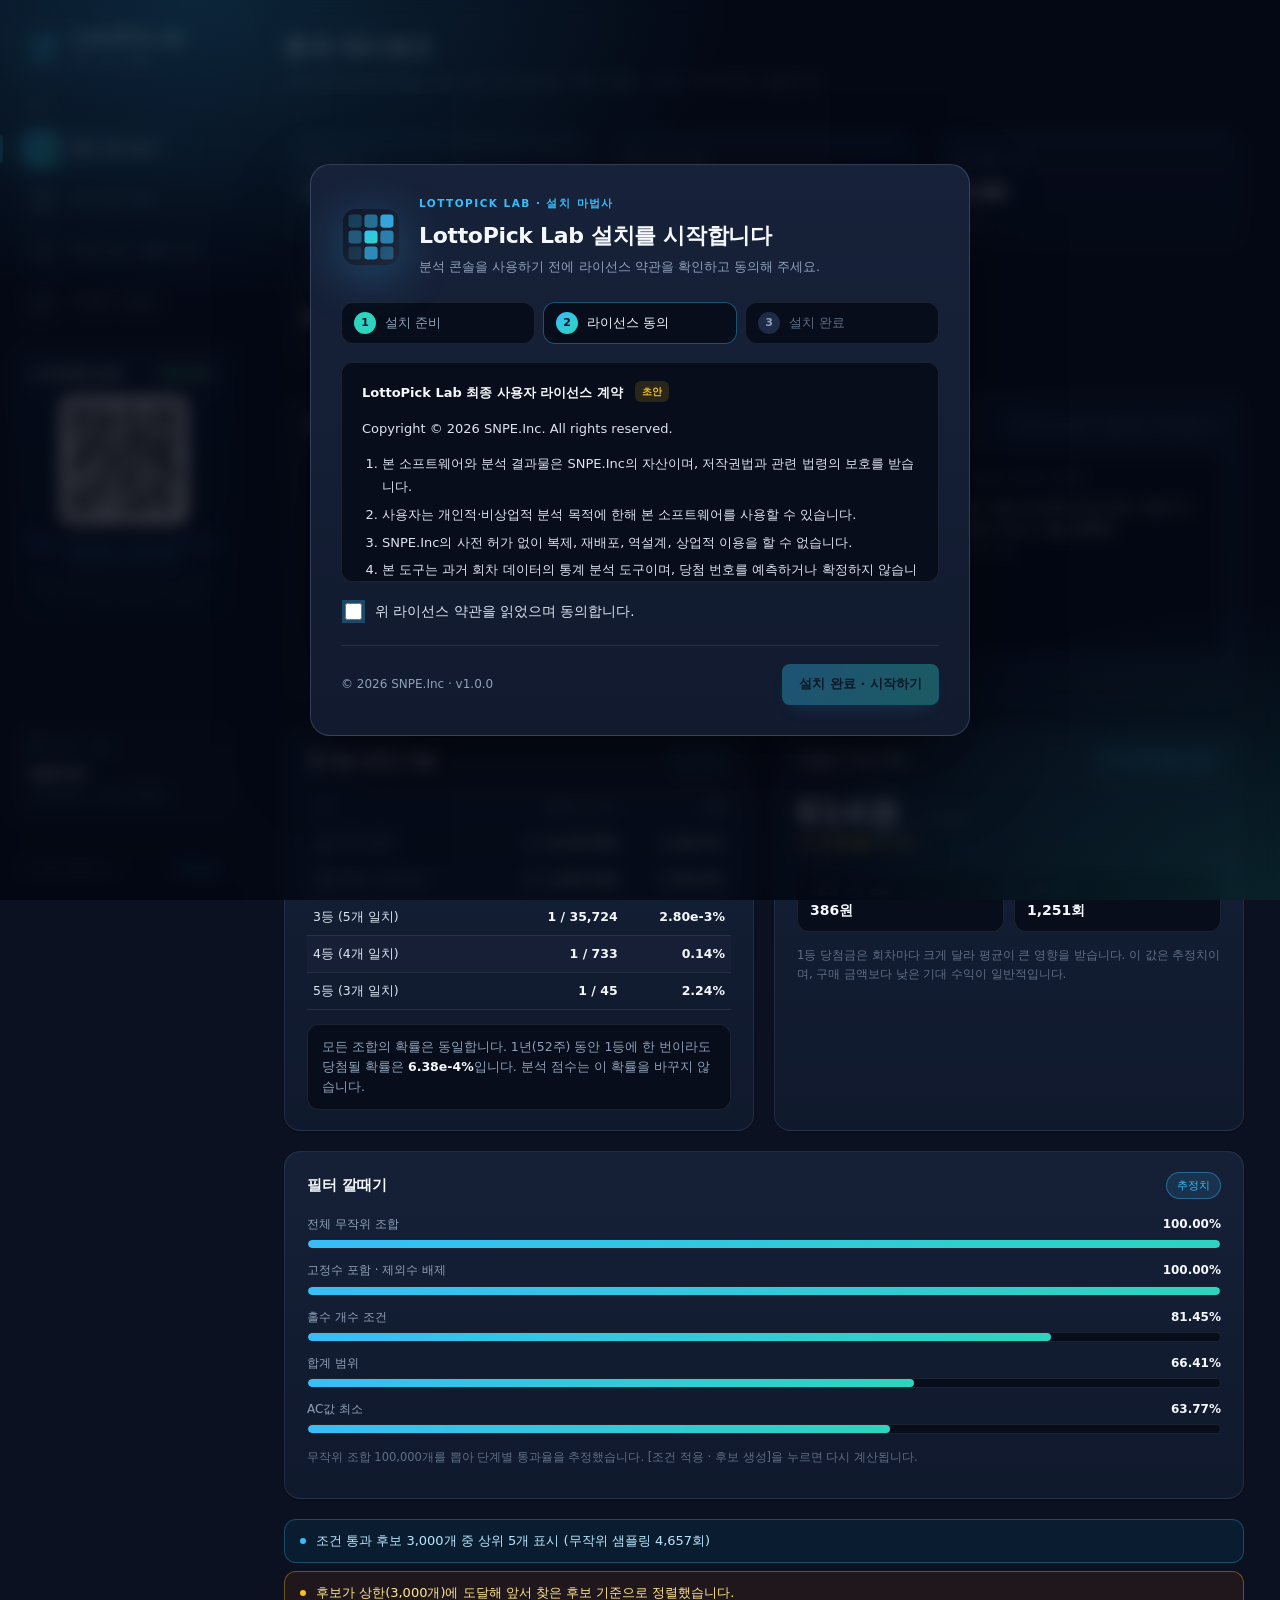
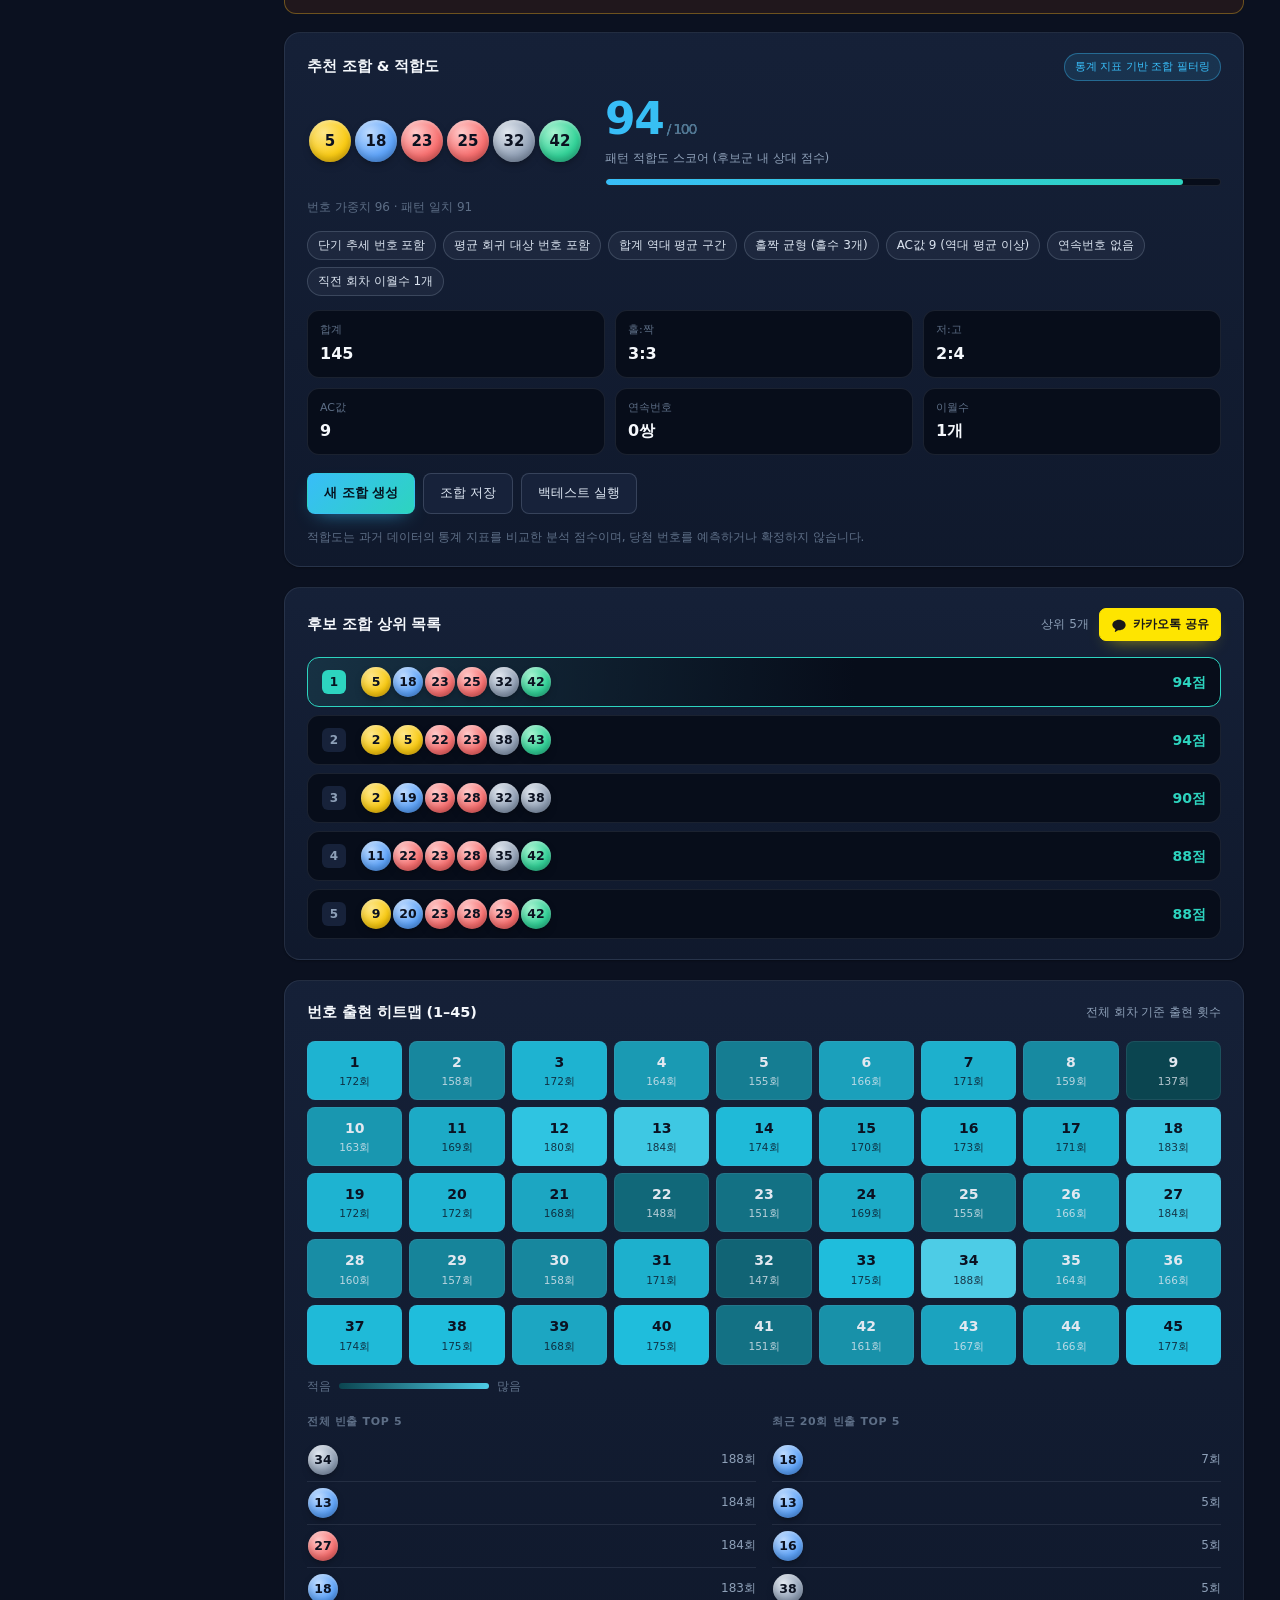
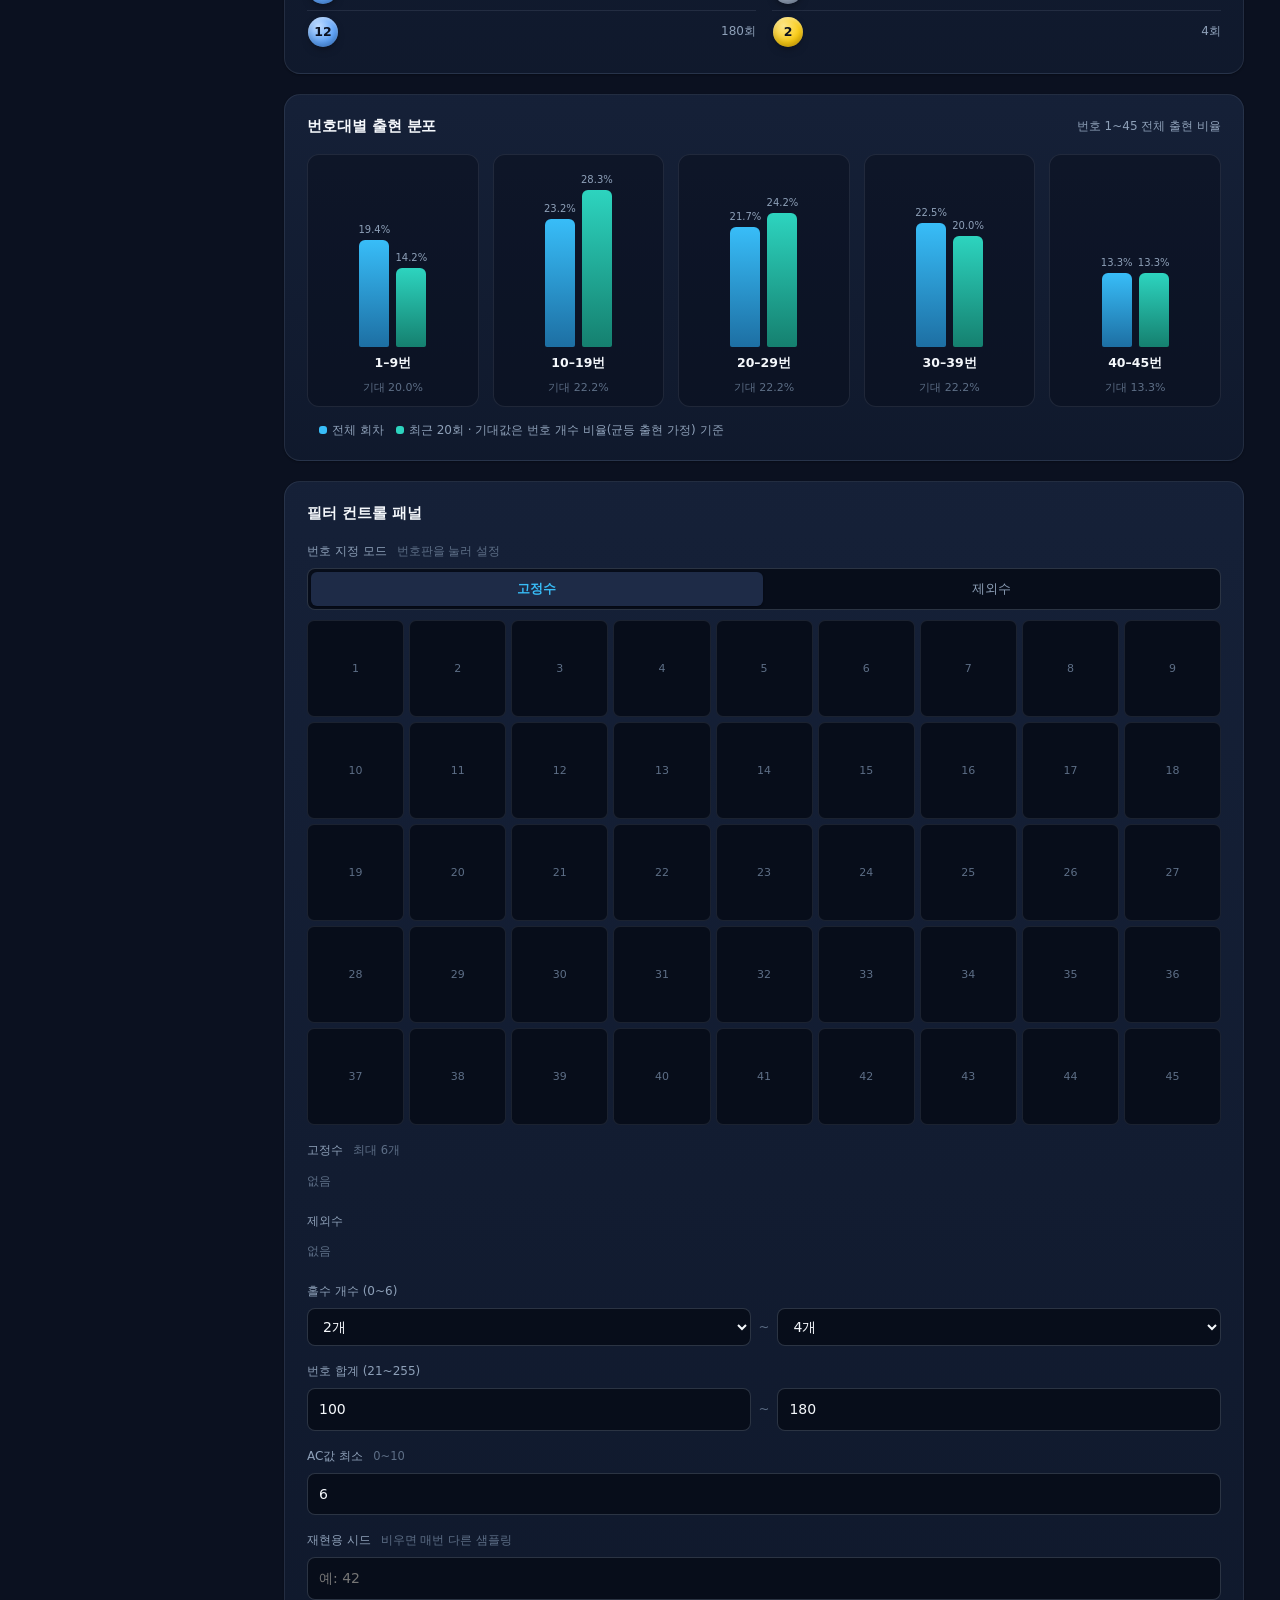
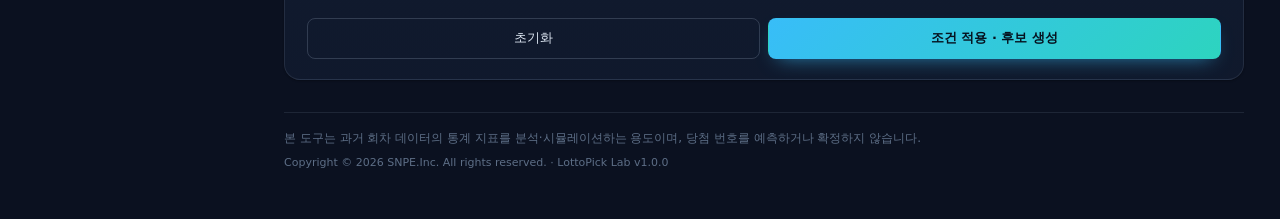
==== commit b1080029: "후보 조합 카카오톡 공유 - 후보 조합 상위 목록에 '카카오톡 공유' 버튼 추가 - 카카오 JavaScript 키가 있으면 카카오 공식 공유 창, 없으면 휴대폰 공유 창(카카오톡 " ====
--- a/index.html
+++ b/index.html
@@ -142,7 +142,7 @@
 
             <!-- 후보 목록 -->
             <div class="card" id="cand-card">
-              <div class="card-head"><h3>후보 조합 상위 목록</h3><span class="muted" id="cand-meta"></span></div>
+              <div class="card-head"><h3>후보 조합 상위 목록</h3><div class="cand-head-actions"><span class="muted" id="cand-meta"></span><button class="btn kakao small" data-action="share-candidates" aria-label="후보 조합을 카카오톡으로 공유"><svg viewBox="0 0 24 24" aria-hidden="true"><path d="M12 4C6.5 4 2 7.5 2 11.8c0 2.8 1.9 5.2 4.7 6.6l-1 3.6c-.1.4.3.7.6.5l4.3-2.8c.45.05.9.1 1.4.1 5.5 0 10-3.5 10-7.9S17.5 4 12 4z"/></svg>카카오톡 공유</button></div></div>
               <div id="candidates" class="cand-list"></div>
             </div>
 
--- a/css/style.css
+++ b/css/style.css
@@ -1277,3 +1277,13 @@
   .update-row { flex-direction: column; align-items: stretch; }
   .update-actions { justify-content: space-between; }
 }
+
+/* ---------- 후보 공유 ---------- */
+.cand-head-actions { display: flex; align-items: center; gap: 10px; flex-wrap: wrap; }
+.btn.kakao {
+  display: inline-flex; align-items: center; gap: 6px;
+  background: #fee500; border-color: #fee500; color: #191919; font-weight: 700;
+  box-shadow: 0 8px 18px -10px rgba(254, 229, 0, .7);
+}
+.btn.kakao svg { width: 16px; height: 16px; fill: #191919; }
+.btn.kakao:hover:not(:disabled) { background: #ffe81f; border-color: #ffe81f; color: #191919; filter: brightness(1.03); }
